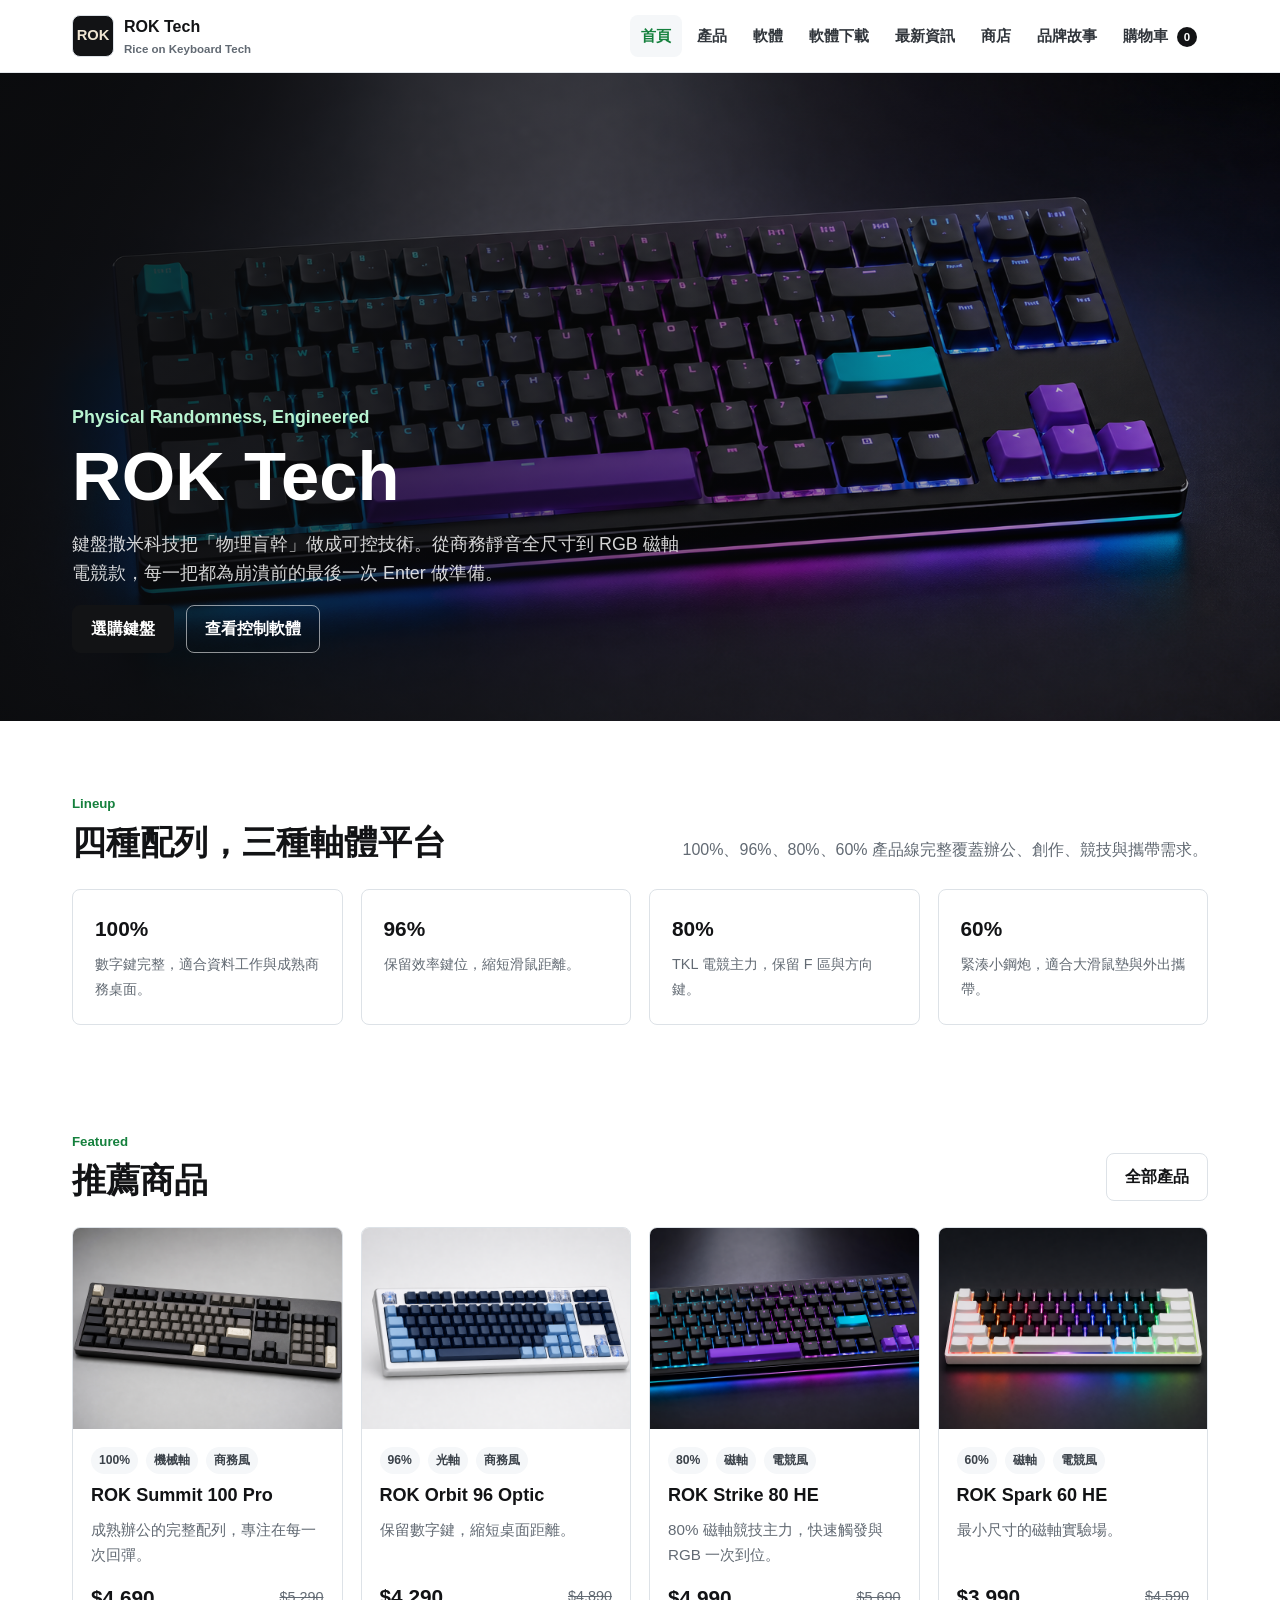
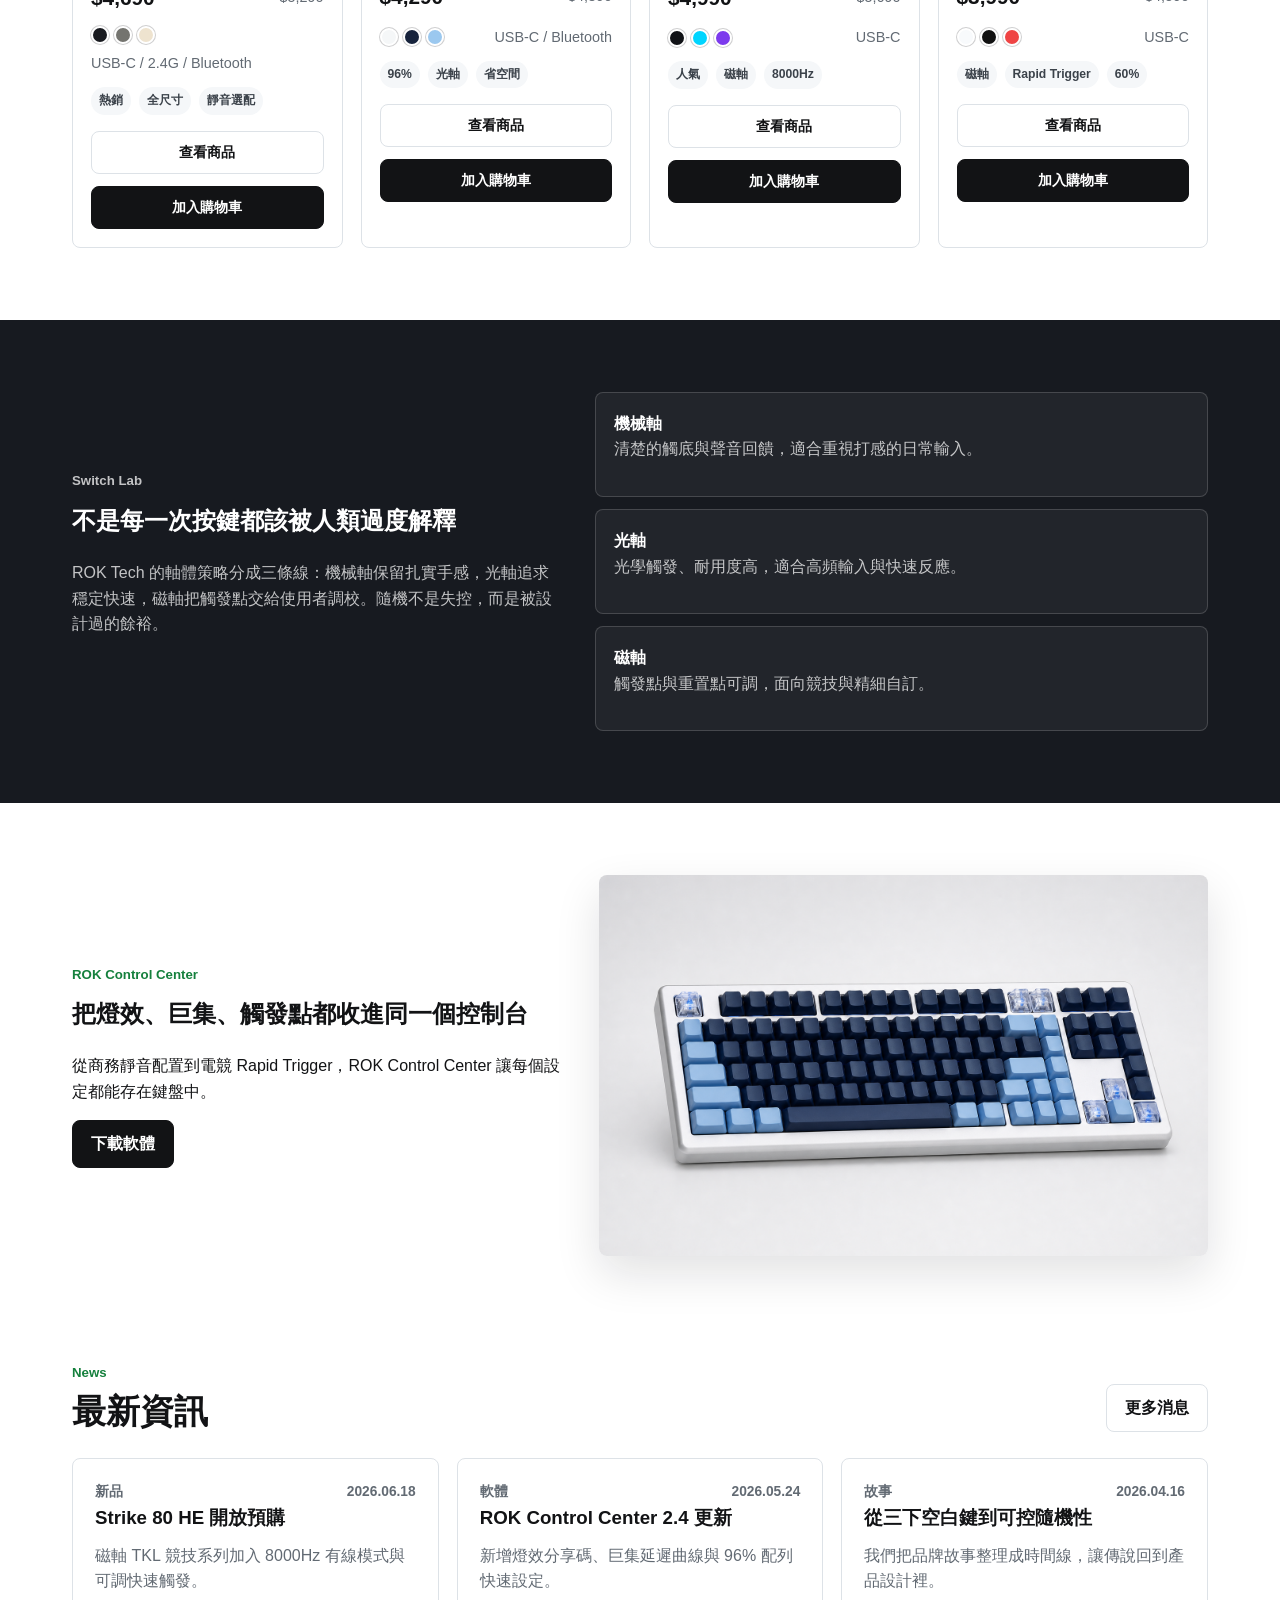
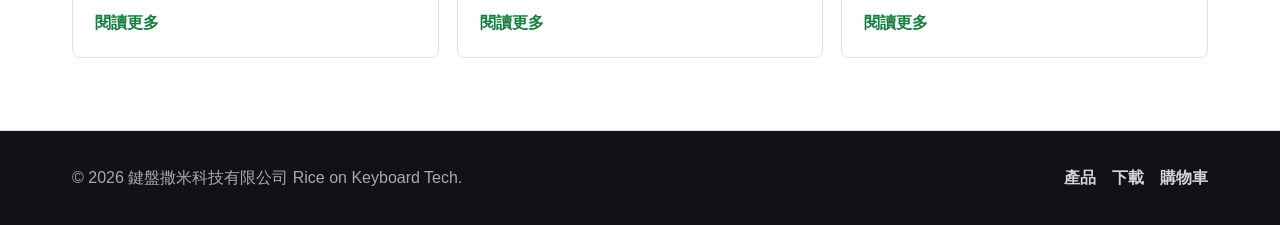
==== index.html @ c29fe8b4 "Add files via upload" ====
<!doctype html>
<html lang="zh-Hant">
  <head>
    <meta charset="utf-8">
    <meta name="viewport" content="width=device-width, initial-scale=1">
    <title>ROK Tech | 鍵盤撒米科技有限公司</title>
    <meta name="description" content="ROK Tech 鍵盤撒米科技有限公司，結合受控隨機性、機械軸、光軸與磁軸的鍵盤品牌。">
    <link rel="icon" href="assets/images/favicon.svg" type="image/svg+xml">
    <link rel="stylesheet" href="assets/css/styles.css">
  </head>
  <body>
    <header class="site-header">
      <div class="header-inner">
        <a class="brand" href="index.html">
          <span class="brand-mark">ROK</span>
          <span>ROK Tech<small>Rice on Keyboard Tech</small></span>
        </a>
        <nav class="nav" aria-label="主選單">
          <a href="index.html">首頁</a>
          <a href="products.html">產品</a>
          <a href="software.html">軟體</a>
          <a href="downloads.html">軟體下載</a>
          <a href="news.html">最新資訊</a>
          <a href="store.html">商店</a>
          <a href="about.html">品牌故事</a>
          <a class="cart-link" href="cart.html">購物車 <span class="cart-count" data-cart-count>0</span></a>
        </nav>
      </div>
    </header>

    <main>
      <section class="hero">
        <div class="hero-content">
          <p class="eyebrow">Physical Randomness, Engineered</p>
          <h1>ROK Tech</h1>
          <p>鍵盤撒米科技把「物理盲幹」做成可控技術。從商務靜音全尺寸到 RGB 磁軸電競款，每一把都為崩潰前的最後一次 Enter 做準備。</p>
          <div class="hero-actions">
            <a class="btn primary" href="products.html">選購鍵盤</a>
            <a class="btn ghost" href="software.html">查看控制軟體</a>
          </div>
        </div>
      </section>

      <section class="section">
        <div class="section-heading">
          <div>
            <p class="eyebrow">Lineup</p>
            <h2>四種配列，三種軸體平台</h2>
          </div>
          <p>100%、96%、80%、60% 產品線完整覆蓋辦公、創作、競技與攜帶需求。</p>
        </div>
        <div class="layout-grid">
          <a class="lineup-card" href="products.html">
            <strong>100%</strong>
            <span>數字鍵完整，適合資料工作與成熟商務桌面。</span>
          </a>
          <a class="lineup-card" href="products.html">
            <strong>96%</strong>
            <span>保留效率鍵位，縮短滑鼠距離。</span>
          </a>
          <a class="lineup-card" href="products.html">
            <strong>80%</strong>
            <span>TKL 電競主力，保留 F 區與方向鍵。</span>
          </a>
          <a class="lineup-card" href="products.html">
            <strong>60%</strong>
            <span>緊湊小鋼炮，適合大滑鼠墊與外出攜帶。</span>
          </a>
        </div>
      </section>

      <section class="section tight">
        <div class="section-heading">
          <div>
            <p class="eyebrow">Featured</p>
            <h2>推薦商品</h2>
          </div>
          <a class="btn ghost" href="products.html">全部產品</a>
        </div>
        <div class="product-grid" data-featured-products></div>
      </section>

      <section class="story-band">
        <div class="section">
          <div>
            <p class="eyebrow">Switch Lab</p>
            <h2>不是每一次按鍵都該被人類過度解釋</h2>
            <p>ROK Tech 的軸體策略分成三條線：機械軸保留扎實手感，光軸追求穩定快速，磁軸把觸發點交給使用者調校。隨機不是失控，而是被設計過的餘裕。</p>
          </div>
          <div class="story-panel">
            <div><strong>機械軸</strong><p>清楚的觸底與聲音回饋，適合重視打感的日常輸入。</p></div>
            <div><strong>光軸</strong><p>光學觸發、耐用度高，適合高頻輸入與快速反應。</p></div>
            <div><strong>磁軸</strong><p>觸發點與重置點可調，面向競技與精細自訂。</p></div>
          </div>
        </div>
      </section>

      <section class="section">
        <div class="software-layout">
          <div>
            <p class="eyebrow">ROK Control Center</p>
            <h2>把燈效、巨集、觸發點都收進同一個控制台</h2>
            <p>從商務靜音配置到電競 Rapid Trigger，ROK Control Center 讓每個設定都能存在鍵盤中。</p>
            <a class="btn primary" href="downloads.html">下載軟體</a>
          </div>
          <img src="assets/images/rok-orbit-96.png" alt="ROK 96% 光軸鍵盤">
        </div>
      </section>

      <section class="section tight">
        <div class="section-heading">
          <div>
            <p class="eyebrow">News</p>
            <h2>最新資訊</h2>
          </div>
          <a class="btn ghost" href="news.html">更多消息</a>
        </div>
        <div class="news-grid" data-news-list></div>
      </section>
    </main>

    <footer class="site-footer">
      <div class="footer-inner">
        <p>© 2026 鍵盤撒米科技有限公司 Rice on Keyboard Tech.</p>
        <div class="footer-links">
          <a href="products.html">產品</a>
          <a href="downloads.html">下載</a>
          <a href="cart.html">購物車</a>
        </div>
      </div>
    </footer>
    <script src="assets/js/data.js"></script>
    <script src="assets/js/app.js"></script>
  </body>
</html>
---- assets/css/styles.css ----
:root {
  --ink: #121315;
  --muted: #626a73;
  --line: #dde2e7;
  --surface: #ffffff;
  --soft: #f5f7f9;
  --dark: #171a20;
  --rice: #efe5d2;
  --green: #15803d;
  --cyan: #0284c7;
  --violet: #7c3aed;
  --amber: #b7791f;
  --rose: #be123c;
  --shadow: 0 18px 45px rgba(18, 19, 21, 0.12);
}

* {
  box-sizing: border-box;
}

html {
  scroll-behavior: smooth;
}

body {
  margin: 0;
  background: var(--surface);
  color: var(--ink);
  font-family: Inter, "Noto Sans TC", "PingFang TC", "Microsoft JhengHei", Arial, sans-serif;
  line-height: 1.6;
  letter-spacing: 0;
}

img {
  display: block;
  max-width: 100%;
}

a {
  color: inherit;
  text-decoration: none;
}

button,
input,
select {
  font: inherit;
}

.site-header {
  position: sticky;
  top: 0;
  z-index: 20;
  border-bottom: 1px solid rgba(221, 226, 231, 0.82);
  background: rgba(255, 255, 255, 0.93);
  backdrop-filter: blur(16px);
}

.header-inner {
  display: flex;
  align-items: center;
  justify-content: space-between;
  gap: 24px;
  max-width: 1180px;
  min-height: 72px;
  margin: 0 auto;
  padding: 0 22px;
}

.brand {
  display: inline-flex;
  align-items: center;
  gap: 10px;
  font-weight: 800;
}

.brand-mark {
  display: grid;
  width: 42px;
  height: 42px;
  place-items: center;
  border: 1px solid var(--line);
  border-radius: 8px;
  background: var(--ink);
  color: var(--rice);
  font-size: 0.92rem;
}

.brand small {
  display: block;
  color: var(--muted);
  font-size: 0.72rem;
  font-weight: 600;
}

.nav {
  display: flex;
  align-items: center;
  flex-wrap: nowrap;
  gap: 4px;
  color: #30353b;
  font-size: 0.94rem;
  font-weight: 650;
  white-space: nowrap;
}

.nav a {
  flex: 0 0 auto;
  min-height: 40px;
  padding: 9px 11px;
  border-radius: 8px;
  white-space: nowrap;
}

.nav a:hover,
.nav a.is-active {
  background: var(--soft);
  color: var(--green);
}

.cart-link {
  position: relative;
}

.cart-count {
  display: inline-grid;
  min-width: 20px;
  height: 20px;
  margin-left: 5px;
  place-items: center;
  border-radius: 999px;
  background: var(--ink);
  color: #fff;
  font-size: 0.72rem;
}

.hero {
  min-height: 72vh;
  display: grid;
  align-items: end;
  background-image:
    linear-gradient(90deg, rgba(10, 11, 13, 0.9), rgba(10, 11, 13, 0.56) 44%, rgba(10, 11, 13, 0.12)),
    url("../images/rok-strike-80.png");
  background-position: center;
  background-size: cover;
  color: #fff;
}

.hero-content {
  max-width: 1180px;
  width: 100%;
  margin: 0 auto;
  padding: 92px 22px 68px;
}

.eyebrow {
  margin: 0 0 10px;
  color: var(--green);
  font-size: 0.83rem;
  font-weight: 800;
}

.hero .eyebrow {
  color: #b8f4d1;
}

h1,
h2,
h3,
p {
  margin-top: 0;
}

.hero h1 {
  max-width: 680px;
  margin-bottom: 18px;
  font-size: 4.3rem;
  line-height: 1.02;
}

.hero p {
  max-width: 620px;
  color: rgba(255, 255, 255, 0.83);
  font-size: 1.12rem;
}

.hero-actions,
.card-actions,
.download-actions {
  display: flex;
  flex-wrap: wrap;
  gap: 12px;
  align-items: center;
}

.btn {
  display: inline-flex;
  min-height: 44px;
  align-items: center;
  justify-content: center;
  gap: 8px;
  padding: 10px 18px;
  border: 1px solid var(--line);
  border-radius: 8px;
  background: #fff;
  color: var(--ink);
  cursor: pointer;
  font-weight: 800;
}

.btn.primary {
  border-color: var(--ink);
  background: var(--ink);
  color: #fff;
}

.btn.danger {
  border-color: var(--rose);
  background: var(--rose);
  color: #fff;
}

.btn.ghost {
  background: transparent;
}

.hero .btn.ghost {
  border-color: rgba(255, 255, 255, 0.55);
  color: #fff;
}

.btn:hover {
  transform: translateY(-1px);
}

.btn.wide {
  width: 100%;
}

.section {
  max-width: 1180px;
  margin: 0 auto;
  padding: 72px 22px;
}

.section.tight {
  padding-top: 34px;
}

.section-heading {
  display: flex;
  align-items: end;
  justify-content: space-between;
  gap: 24px;
  margin-bottom: 26px;
}

.section-heading h2 {
  margin: 0;
  font-size: 2.1rem;
  line-height: 1.14;
}

.section-heading p:not(.eyebrow) {
  max-width: 560px;
  margin-bottom: 0;
  color: var(--muted);
}

.page-hero {
  background: var(--soft);
  border-bottom: 1px solid var(--line);
}

.page-hero-inner {
  max-width: 1180px;
  margin: 0 auto;
  padding: 66px 22px 54px;
}

.page-hero h1 {
  max-width: 720px;
  margin-bottom: 12px;
  font-size: 3.2rem;
  line-height: 1.06;
}

.page-hero p {
  max-width: 720px;
  margin-bottom: 0;
  color: var(--muted);
  font-size: 1.05rem;
}

.layout-grid,
.product-grid,
.switch-grid,
.news-grid,
.download-grid,
.lineup-grid {
  display: grid;
  gap: 18px;
}

.layout-grid {
  grid-template-columns: repeat(4, 1fr);
}

.product-grid {
  grid-template-columns: repeat(4, 1fr);
}

.lineup-card,
.spec-card,
.news-card,
.download-card,
.product-card,
.cart-item,
.checkout-panel {
  border: 1px solid var(--line);
  border-radius: 8px;
  background: #fff;
}

.lineup-card {
  padding: 22px;
}

.lineup-card strong {
  display: block;
  margin-bottom: 6px;
  font-size: 1.3rem;
}

.lineup-card span,
.mini,
.compare {
  color: var(--muted);
  font-size: 0.9rem;
}

.product-card {
  overflow: hidden;
  transition: transform 160ms ease, box-shadow 160ms ease;
}

.product-card:hover {
  transform: translateY(-3px);
  box-shadow: var(--shadow);
}

.product-media {
  display: block;
  aspect-ratio: 4 / 3;
  background: var(--soft);
  overflow: hidden;
}

.product-media img {
  width: 100%;
  height: 100%;
  object-fit: cover;
}

.product-body {
  padding: 18px;
}

.product-body h3 {
  margin: 7px 0 8px;
  font-size: 1.13rem;
}

.product-body p {
  min-height: 48px;
  margin-bottom: 14px;
  color: var(--muted);
  font-size: 0.95rem;
}

.product-meta,
.badges,
.card-row {
  display: flex;
  flex-wrap: wrap;
  align-items: center;
  gap: 8px;
}

.product-meta span,
.pill {
  border-radius: 999px;
  background: var(--soft);
  color: #3b424a;
  font-size: 0.76rem;
  font-weight: 800;
  padding: 4px 8px;
}

.card-row {
  justify-content: space-between;
  margin-bottom: 12px;
}

.card-row strong,
.price-line strong {
  font-size: 1.3rem;
}

.compare,
.price-line span {
  text-decoration: line-through;
}

.swatches {
  display: inline-flex;
  gap: 5px;
}

.swatch {
  width: 18px;
  height: 18px;
  border: 2px solid #fff;
  border-radius: 999px;
  background: var(--swatch);
  box-shadow: 0 0 0 1px rgba(18, 19, 21, 0.2);
}

.card-actions {
  margin-top: 16px;
}

.card-actions .btn {
  flex: 1 1 130px;
  min-height: 42px;
  padding: 9px 12px;
  font-size: 0.9rem;
}

.filters {
  display: grid;
  grid-template-columns: repeat(4, minmax(0, 1fr));
  gap: 14px;
  margin-bottom: 22px;
  padding: 18px;
  border: 1px solid var(--line);
  border-radius: 8px;
  background: var(--soft);
}

label {
  display: grid;
  gap: 7px;
  color: #424950;
  font-size: 0.9rem;
  font-weight: 800;
}

select,
input {
  min-height: 44px;
  width: 100%;
  border: 1px solid #cbd3dc;
  border-radius: 8px;
  background: #fff;
  color: var(--ink);
  padding: 9px 11px;
}

.story-band {
  background: var(--dark);
  color: #fff;
}

.story-band .section {
  display: grid;
  grid-template-columns: 0.88fr 1.12fr;
  gap: 42px;
  align-items: center;
}

.story-band p {
  color: rgba(255, 255, 255, 0.74);
}

.story-panel {
  display: grid;
  gap: 12px;
}

.story-panel div {
  border: 1px solid rgba(255, 255, 255, 0.16);
  border-radius: 8px;
  padding: 18px;
  background: rgba(255, 255, 255, 0.05);
}

.software-band {
  background: #f9fafb;
}

.software-layout {
  display: grid;
  grid-template-columns: 0.9fr 1.1fr;
  gap: 28px;
  align-items: center;
}

.software-layout img {
  width: 100%;
  aspect-ratio: 16 / 10;
  object-fit: cover;
  border-radius: 8px;
  box-shadow: var(--shadow);
}

.feature-list {
  display: grid;
  gap: 10px;
  margin: 20px 0 0;
  padding-left: 18px;
  color: #3b424a;
}

.spec-card,
.news-card,
.download-card {
  padding: 22px;
}

.switch-grid,
.news-grid {
  grid-template-columns: repeat(3, 1fr);
}

.download-grid {
  grid-template-columns: repeat(2, 1fr);
}

.spec-card h3,
.news-card h3,
.download-card h3 {
  margin-bottom: 10px;
}

.spec-card p,
.news-card p,
.download-card p {
  color: var(--muted);
}

.spec-card dl {
  display: grid;
  gap: 8px;
  margin: 0 0 14px;
}

.spec-card dl div,
.spec-table div,
.checkout-panel > div {
  display: flex;
  justify-content: space-between;
  gap: 18px;
  border-bottom: 1px solid var(--line);
  padding: 10px 0;
}

dt,
.spec-table span {
  color: var(--muted);
}

dd {
  margin: 0;
  font-weight: 800;
}

.news-top {
  display: flex;
  justify-content: space-between;
  gap: 12px;
  color: var(--muted);
  font-size: 0.86rem;
  font-weight: 800;
}

.news-card a {
  color: var(--green);
  font-weight: 850;
}

.detail-layout {
  display: grid;
  grid-template-columns: 1.1fr 0.9fr;
  gap: 34px;
  max-width: 1180px;
  margin: 0 auto;
  padding: 56px 22px 24px;
}

.detail-media img {
  width: 100%;
  aspect-ratio: 4 / 3;
  object-fit: cover;
  border: 1px solid var(--line);
  border-radius: 8px;
  background: var(--soft);
}

.detail-thumbs {
  display: grid;
  grid-template-columns: repeat(3, minmax(0, 1fr));
  gap: 10px;
  margin-top: 12px;
}

.detail-thumbs span {
  display: inline-flex;
  min-height: 42px;
  align-items: center;
  justify-content: center;
  gap: 8px;
  border: 1px solid var(--line);
  border-radius: 8px;
  font-weight: 800;
}

.detail-thumbs i {
  width: 18px;
  height: 18px;
  border-radius: 999px;
  background: var(--swatch);
  box-shadow: inset 0 0 0 1px rgba(0, 0, 0, 0.18);
}

.detail-panel {
  align-self: start;
  border: 1px solid var(--line);
  border-radius: 8px;
  padding: 28px;
  background: #fff;
}

.detail-panel h1 {
  margin-bottom: 12px;
  font-size: 2.65rem;
  line-height: 1.06;
}

.lead {
  color: var(--muted);
  font-size: 1.05rem;
}

.price-line {
  display: flex;
  align-items: baseline;
  gap: 12px;
  margin: 20px 0;
}

.choice-grid {
  display: grid;
  grid-template-columns: repeat(2, minmax(0, 1fr));
  gap: 14px;
  margin-bottom: 16px;
}

.choice-grid label:last-child {
  grid-column: span 2;
}

.spec-table {
  display: grid;
  grid-template-columns: repeat(2, minmax(0, 1fr));
  gap: 0 28px;
  border-top: 1px solid var(--line);
}

.cart-layout {
  display: grid;
  grid-template-columns: 1fr 360px;
  gap: 24px;
  max-width: 1180px;
  margin: 0 auto;
  padding: 54px 22px 80px;
}

.cart-list {
  display: grid;
  gap: 14px;
}

.cart-item {
  display: grid;
  grid-template-columns: 148px 1fr auto auto;
  gap: 18px;
  align-items: center;
  padding: 14px;
}

.cart-item img {
  width: 148px;
  aspect-ratio: 4 / 3;
  object-fit: cover;
  border-radius: 8px;
  background: var(--soft);
}

.cart-item h3 {
  margin-bottom: 4px;
}

.cart-item p {
  margin-bottom: 6px;
  color: var(--muted);
}

.quantity {
  display: inline-grid;
  grid-template-columns: 34px 38px 34px;
  align-items: center;
  border: 1px solid var(--line);
  border-radius: 8px;
  overflow: hidden;
}

.quantity button {
  width: 34px;
  height: 34px;
  border: 0;
  background: var(--soft);
  cursor: pointer;
}

.quantity span {
  text-align: center;
  font-weight: 800;
}

.remove {
  min-height: 36px;
  border: 0;
  background: transparent;
  color: var(--rose);
  cursor: pointer;
  font-weight: 800;
}

.checkout-panel {
  align-self: start;
  padding: 22px;
}

.checkout-panel h2 {
  margin-bottom: 14px;
}

.checkout-panel .total {
  border-bottom: 0;
  font-size: 1.12rem;
}

.checkout-panel form {
  display: grid;
  gap: 14px;
  margin-top: 18px;
}

.empty-cart {
  display: grid;
  min-height: 46vh;
  place-items: center;
  align-content: center;
  gap: 14px;
  text-align: center;
}

.empty-cart h1 {
  margin-bottom: 0;
}

.empty-cart.compact {
  min-height: 300px;
  border: 1px solid var(--line);
  border-radius: 8px;
  background: #fff;
  padding: 28px;
}

.success-panel {
  max-width: 960px;
  margin: 0 auto;
  padding: 72px 22px 90px;
}

.success-panel h1 {
  font-size: 3rem;
  line-height: 1.08;
}

.success-panel > p {
  color: var(--muted);
}

.status-pill {
  display: inline-flex;
  min-height: 26px;
  align-items: center;
  justify-content: center;
  border-radius: 999px;
  padding: 3px 10px;
  font-size: 0.78rem;
  font-weight: 850;
}

.status-pill.new {
  background: #e8f5ef;
  color: #116034;
}

.status-pill.working {
  background: #e6f1fb;
  color: #075985;
}

.status-pill.shipping {
  background: #f2eafd;
  color: #6d28d9;
}

.status-pill.done {
  background: #edf7e7;
  color: #3f6212;
}

.status-pill.cancelled {
  background: #fae8ea;
  color: #9f1239;
}

.admin-body {
  background: #eef2f6;
}

.admin-shell {
  min-height: 100vh;
}

.admin-login {
  display: grid;
  width: min(440px, calc(100% - 44px));
  gap: 24px;
  margin: 0 auto;
  padding: 84px 0;
}

.admin-login form {
  display: grid;
  gap: 14px;
  border: 1px solid var(--line);
  border-radius: 8px;
  background: #fff;
  padding: 22px;
  box-shadow: var(--shadow);
}

.form-hint {
  margin-bottom: 0;
  color: var(--muted);
  font-size: 0.88rem;
}

.form-error {
  min-height: 22px;
  margin-bottom: 0;
  color: var(--rose);
  font-weight: 800;
}

.admin-dashboard {
  max-width: 1280px;
  margin: 0 auto;
  padding: 22px;
}

.admin-topbar,
.admin-controls,
.admin-hero,
.order-stats,
.admin-order-layout {
  margin-bottom: 18px;
}

.admin-topbar {
  display: flex;
  align-items: center;
  justify-content: space-between;
  gap: 18px;
  border: 1px solid var(--line);
  border-radius: 8px;
  background: #fff;
  padding: 14px;
}

.admin-actions {
  display: flex;
  flex-wrap: wrap;
  gap: 10px;
}

.admin-hero {
  border-radius: 8px;
  background: var(--dark);
  color: #fff;
  padding: 32px;
}

.admin-hero h1 {
  margin-bottom: 8px;
  font-size: 2.6rem;
  line-height: 1.08;
}

.admin-hero p:not(.eyebrow) {
  max-width: 620px;
  margin-bottom: 0;
  color: rgba(255, 255, 255, 0.72);
}

.order-stats {
  display: grid;
  grid-template-columns: repeat(4, 1fr);
  gap: 14px;
}

.order-stats article {
  border: 1px solid var(--line);
  border-radius: 8px;
  background: #fff;
  padding: 18px;
}

.order-stats span {
  display: block;
  color: var(--muted);
  font-weight: 800;
}

.order-stats strong {
  display: block;
  margin-top: 6px;
  font-size: 1.6rem;
}

.admin-controls {
  display: grid;
  grid-template-columns: 1fr 260px;
  gap: 14px;
  border: 1px solid var(--line);
  border-radius: 8px;
  background: #fff;
  padding: 16px;
}

.admin-order-layout {
  display: grid;
  grid-template-columns: minmax(320px, 0.72fr) minmax(0, 1.28fr);
  gap: 18px;
  align-items: start;
}

.admin-order-list {
  display: grid;
  gap: 12px;
}

.order-card {
  border: 1px solid var(--line);
  border-radius: 8px;
  background: #fff;
  overflow: hidden;
}

.order-card.is-active {
  border-color: var(--green);
  box-shadow: 0 0 0 2px rgba(21, 128, 61, 0.12);
}

.order-card button {
  display: grid;
  width: 100%;
  grid-template-columns: 1fr auto;
  gap: 5px 12px;
  border: 0;
  background: transparent;
  padding: 16px;
  text-align: left;
  cursor: pointer;
}

.order-id {
  color: var(--green);
  font-weight: 850;
}

.order-card strong,
.order-card small,
.order-card p,
.order-card b {
  grid-column: span 2;
}

.order-card small,
.order-card p {
  color: var(--muted);
}

.order-card p {
  margin-bottom: 0;
}

.order-detail-panel,
.order-detail-empty {
  border: 1px solid var(--line);
  border-radius: 8px;
  background: #fff;
  padding: 22px;
}

.order-detail-head {
  display: grid;
  grid-template-columns: 1fr 220px;
  gap: 18px;
  align-items: start;
  border-bottom: 1px solid var(--line);
  padding-bottom: 18px;
  margin-bottom: 18px;
}

.order-detail-head h2 {
  margin-bottom: 6px;
  font-size: 1.8rem;
}

.customer-grid {
  display: grid;
  grid-template-columns: repeat(2, 1fr);
  gap: 12px;
  margin: 18px 0;
}

.customer-grid div {
  border: 1px solid var(--line);
  border-radius: 8px;
  background: var(--soft);
  padding: 14px;
}

.customer-grid span {
  display: block;
  color: var(--muted);
  font-size: 0.84rem;
  font-weight: 800;
}

.customer-grid strong {
  display: block;
  margin-top: 5px;
  overflow-wrap: anywhere;
}

.order-items {
  display: grid;
  gap: 12px;
  margin: 18px 0;
}

.order-items article {
  display: grid;
  grid-template-columns: 104px 1fr auto;
  gap: 14px;
  align-items: center;
  border: 1px solid var(--line);
  border-radius: 8px;
  padding: 12px;
}

.order-items img {
  width: 104px;
  aspect-ratio: 4 / 3;
  object-fit: cover;
  border-radius: 8px;
}

.order-items h3 {
  margin-bottom: 4px;
}

.order-items p,
.order-items span {
  color: var(--muted);
}

.order-total-box {
  border-top: 1px solid var(--line);
  padding-top: 12px;
}

.order-total-box div {
  display: flex;
  justify-content: space-between;
  gap: 18px;
  padding: 8px 0;
}

.order-total-box .total {
  font-size: 1.18rem;
}

.timeline {
  display: grid;
  gap: 18px;
  border-left: 2px solid var(--line);
  padding-left: 22px;
}

.timeline article {
  position: relative;
}

.timeline article::before {
  content: "";
  position: absolute;
  left: -30px;
  top: 7px;
  width: 14px;
  height: 14px;
  border: 3px solid #fff;
  border-radius: 999px;
  background: var(--green);
  box-shadow: 0 0 0 1px var(--green);
}

.support-strip {
  display: grid;
  grid-template-columns: repeat(3, 1fr);
  gap: 18px;
}

.support-strip div {
  border-top: 3px solid var(--green);
  padding-top: 16px;
}

.site-footer {
  border-top: 1px solid var(--line);
  background: #101216;
  color: #fff;
}

.footer-inner {
  display: grid;
  grid-template-columns: 1fr auto;
  gap: 24px;
  max-width: 1180px;
  margin: 0 auto;
  padding: 34px 22px;
}

.footer-inner p {
  margin-bottom: 0;
  color: rgba(255, 255, 255, 0.64);
}

.footer-links {
  display: flex;
  flex-wrap: wrap;
  gap: 16px;
  color: rgba(255, 255, 255, 0.82);
  font-weight: 750;
}

.toast {
  position: fixed;
  right: 20px;
  bottom: 20px;
  z-index: 50;
  max-width: 320px;
  border-radius: 8px;
  background: var(--ink);
  color: #fff;
  padding: 14px 16px;
  box-shadow: var(--shadow);
  opacity: 0;
  transform: translateY(12px);
  transition: opacity 150ms ease, transform 150ms ease;
  pointer-events: none;
}

.toast.is-visible {
  opacity: 1;
  transform: translateY(0);
}

@media (max-width: 1020px) {
  .header-inner {
    align-items: flex-start;
    flex-direction: column;
    padding: 14px 22px;
  }

  .nav {
    width: 100%;
    overflow-x: auto;
    padding-bottom: 4px;
  }

  .product-grid,
  .layout-grid {
    grid-template-columns: repeat(2, 1fr);
  }

  .detail-layout,
  .cart-layout,
  .software-layout,
  .story-band .section,
  .admin-order-layout {
    grid-template-columns: 1fr;
  }

  .order-stats,
  .admin-controls {
    grid-template-columns: repeat(2, 1fr);
  }

  .cart-item {
    grid-template-columns: 120px 1fr;
  }

  .cart-item .quantity,
  .cart-item .remove {
    justify-self: start;
  }
}

@media (max-width: 720px) {
  .hero h1 {
    font-size: 2.65rem;
  }

  .hero {
    min-height: 68vh;
    background-position: 58% center;
  }

  .page-hero h1,
  .detail-panel h1 {
    font-size: 2.25rem;
  }

  .section-heading {
    align-items: start;
    flex-direction: column;
  }

  .product-grid,
  .layout-grid,
  .switch-grid,
  .news-grid,
  .download-grid,
  .filters,
  .spec-table,
  .support-strip,
  .detail-thumbs,
  .order-stats,
  .admin-controls,
  .order-detail-head,
  .customer-grid {
    grid-template-columns: 1fr;
  }

  .choice-grid {
    grid-template-columns: 1fr;
  }

  .choice-grid label:last-child {
    grid-column: auto;
  }

  .cart-item {
    grid-template-columns: 1fr;
  }

  .cart-item img {
    width: 100%;
  }

  .admin-dashboard {
    padding: 14px;
  }

  .admin-topbar {
    align-items: flex-start;
    flex-direction: column;
  }

  .order-items article {
    grid-template-columns: 1fr;
  }

  .order-items img {
    width: 100%;
  }

  .footer-inner {
    grid-template-columns: 1fr;
  }
}
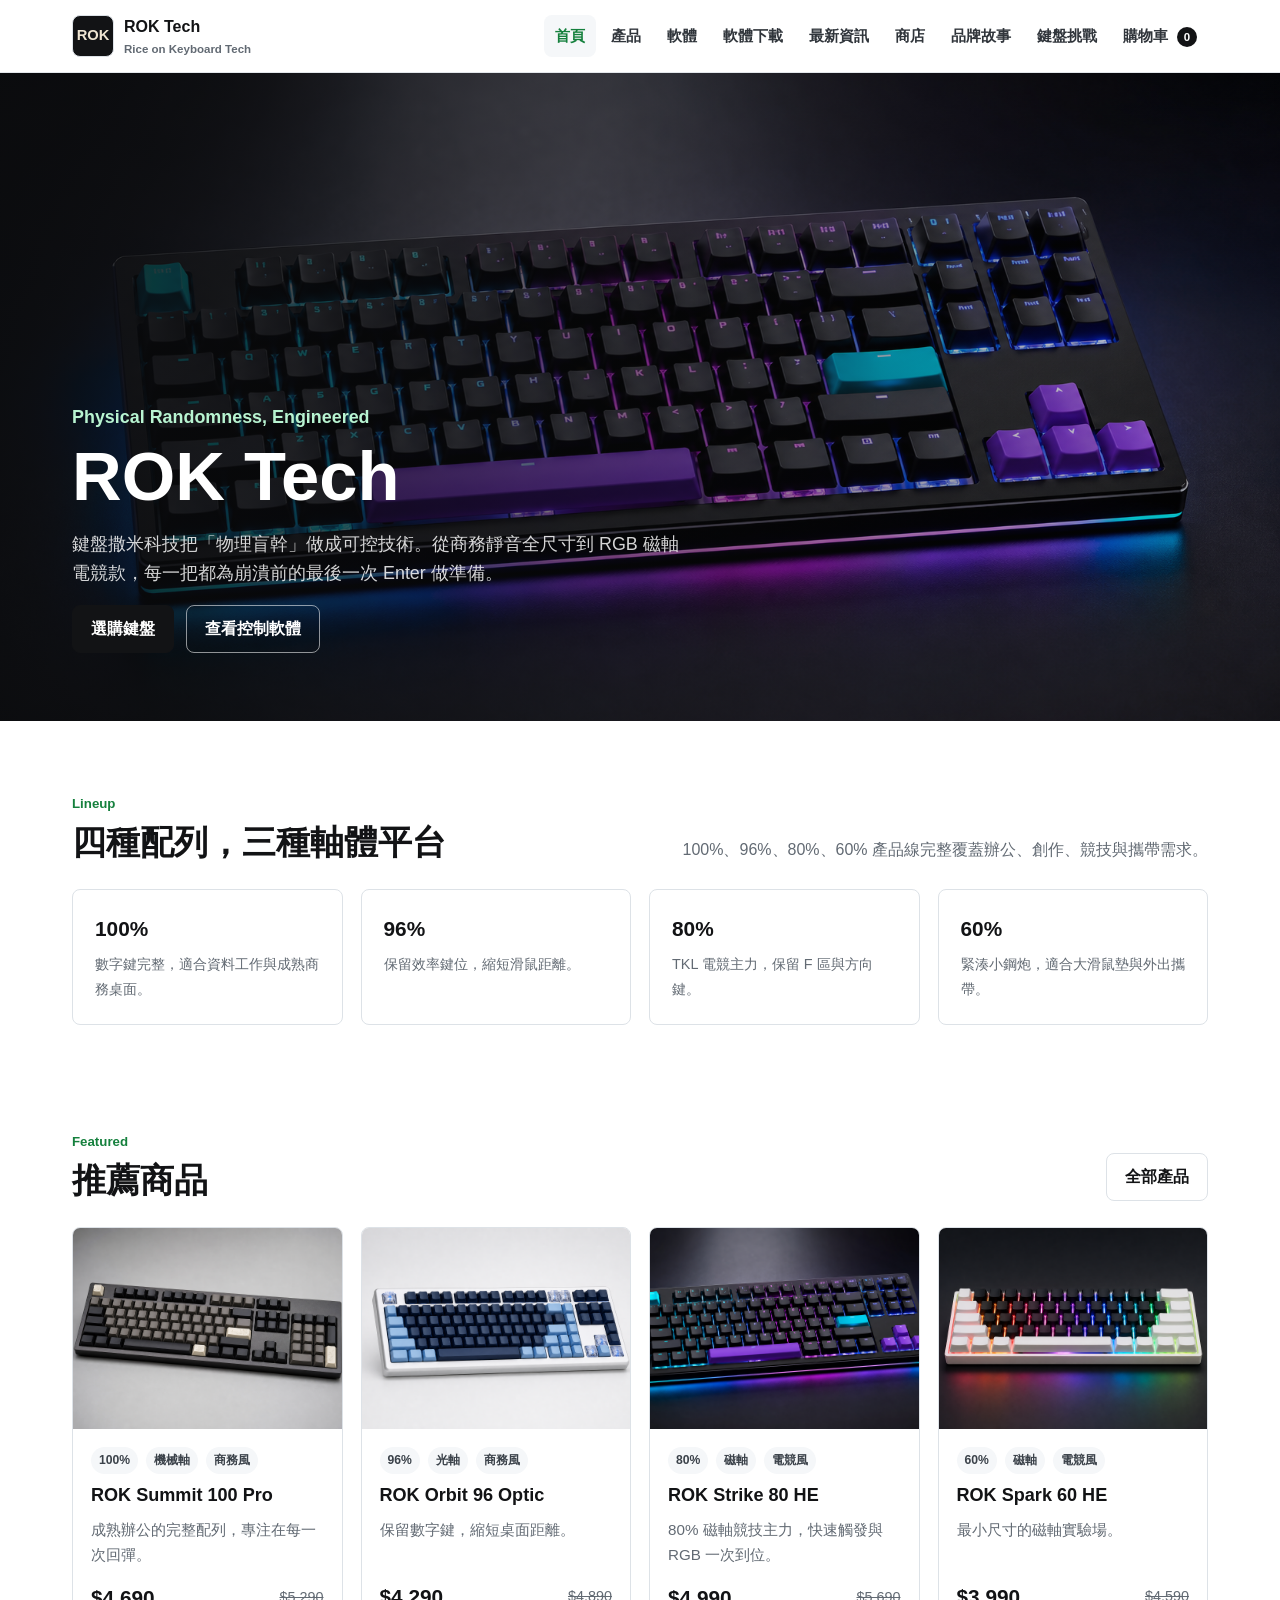
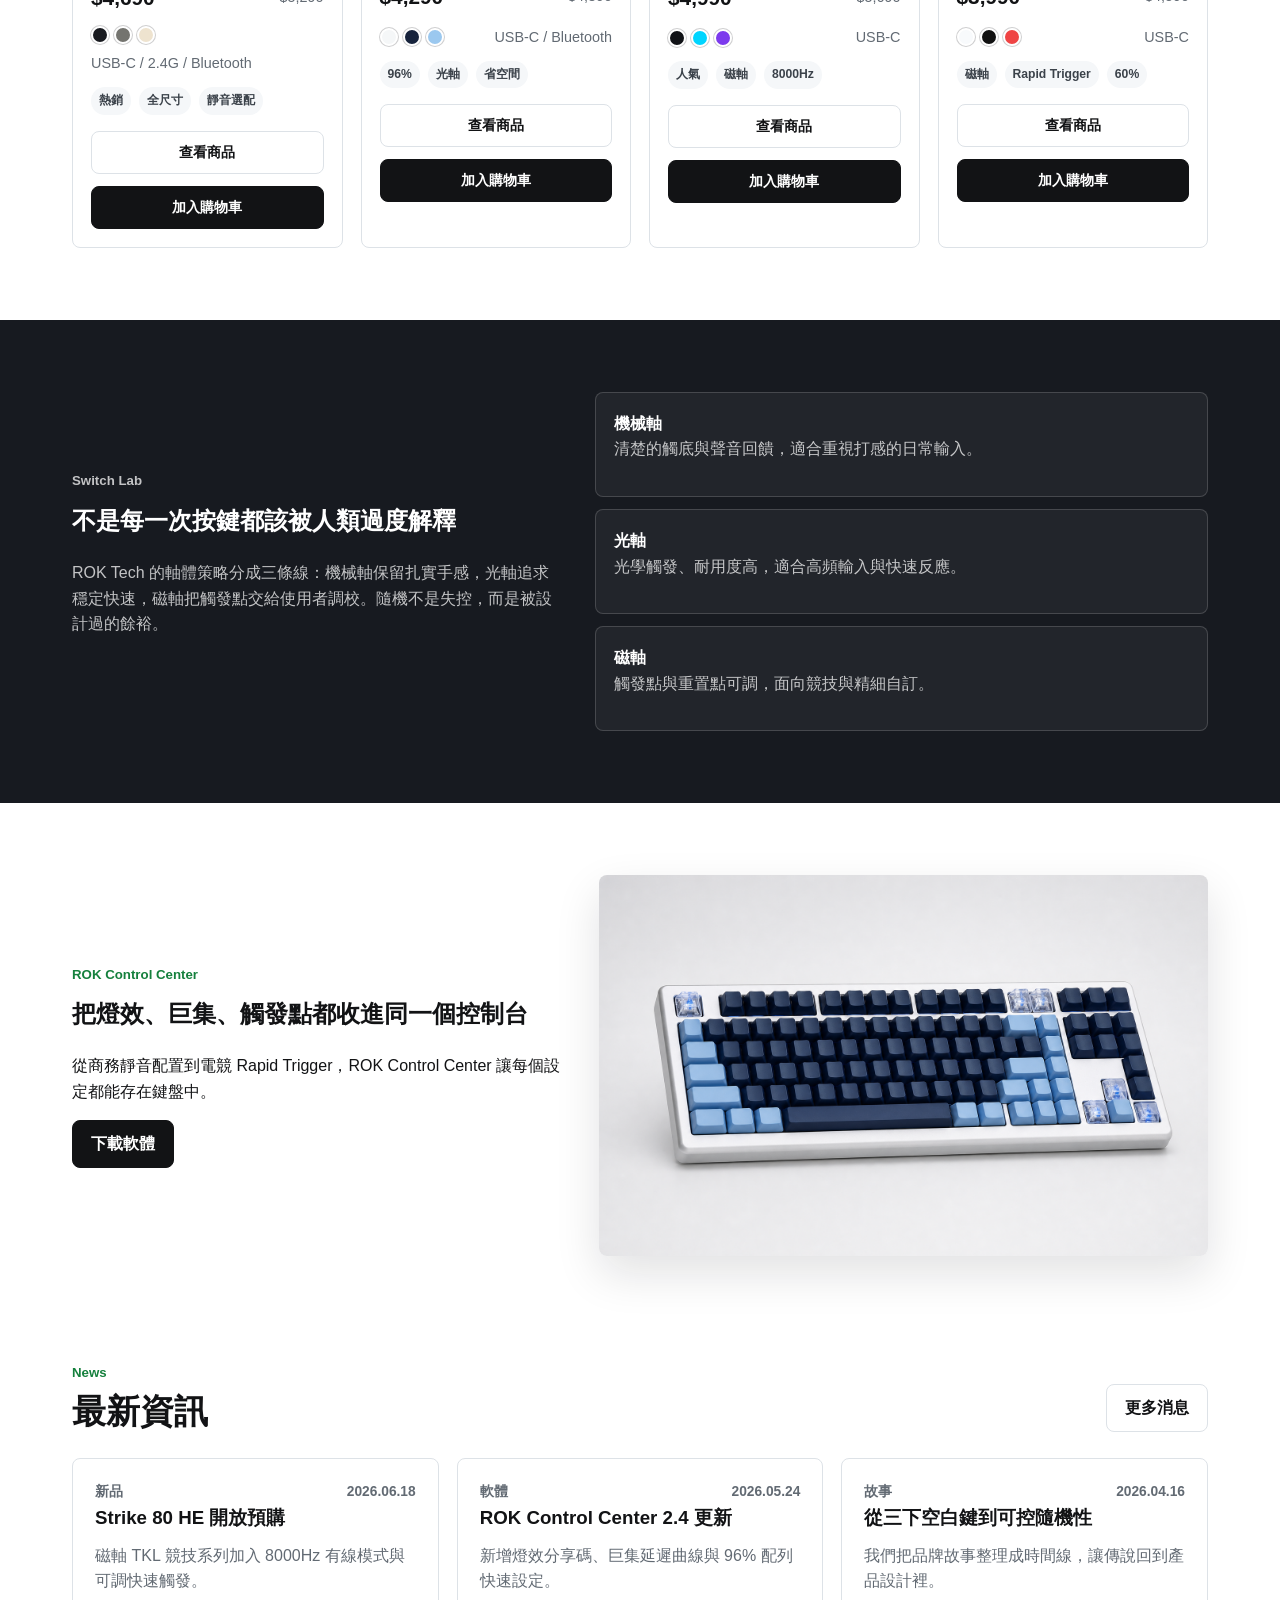
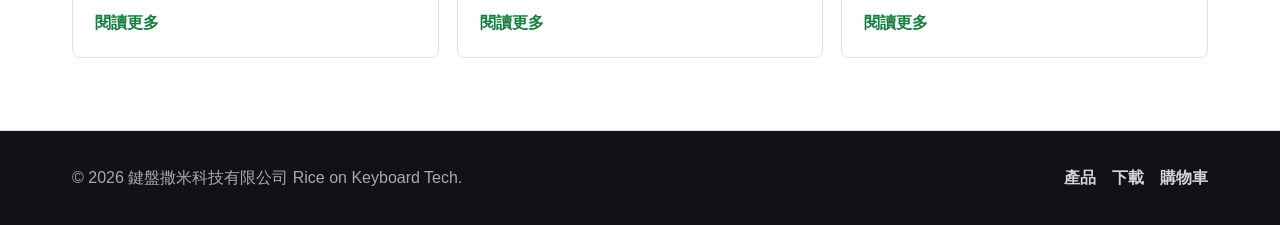
==== commit ced32538: "Add files via upload" ====
--- a/index.html
+++ b/index.html
@@ -23,7 +23,7 @@
           <a href="news.html">最新資訊</a>
           <a href="store.html">商店</a>
           <a href="about.html">品牌故事</a>
-          <a class="cart-link" href="cart.html">購物車 <span class="cart-count" data-cart-count>0</span></a>
+          <a href="game.html">鍵盤挑戰</a><a class="cart-link" href="cart.html">購物車 <span class="cart-count" data-cart-count>0</span></a>
         </nav>
       </div>
     </header>
--- a/assets/css/styles.css
+++ b/assets/css/styles.css
@@ -237,6 +237,45 @@
   width: 100%;
 }
 
+/* 後台「重新整理訂單」按鈕：用品牌青色，明顯但與既有按鈕風格一致。 */
+.btn.accent {
+  border-color: var(--cyan);
+  background: var(--cyan);
+  color: #fff;
+}
+
+/* 後台「匯出 Excel」按鈕：用品牌綠（試算表色），與其他按鈕並排。 */
+.btn.excel {
+  border-color: var(--green);
+  background: var(--green);
+  color: #fff;
+}
+
+.btn .refresh-icon,
+.btn .excel-icon {
+  flex: none;
+}
+
+/* 點擊時讓圖示轉一圈，給使用者「已重新讀取」的視覺回饋。 */
+.btn.is-refreshing .refresh-icon {
+  animation: rok-spin 0.6s linear;
+}
+
+@keyframes rok-spin {
+  from { transform: rotate(0deg); }
+  to { transform: rotate(360deg); }
+}
+
+/* 後台右上角「上次同步 HH:MM:SS」小字提示。 */
+.admin-actions .sync-time {
+  align-self: center;
+  margin-right: 4px;
+  color: var(--muted);
+  font-size: 0.82rem;
+  font-weight: 600;
+  white-space: nowrap;
+}
+
 .section {
   max-width: 1180px;
   margin: 0 auto;
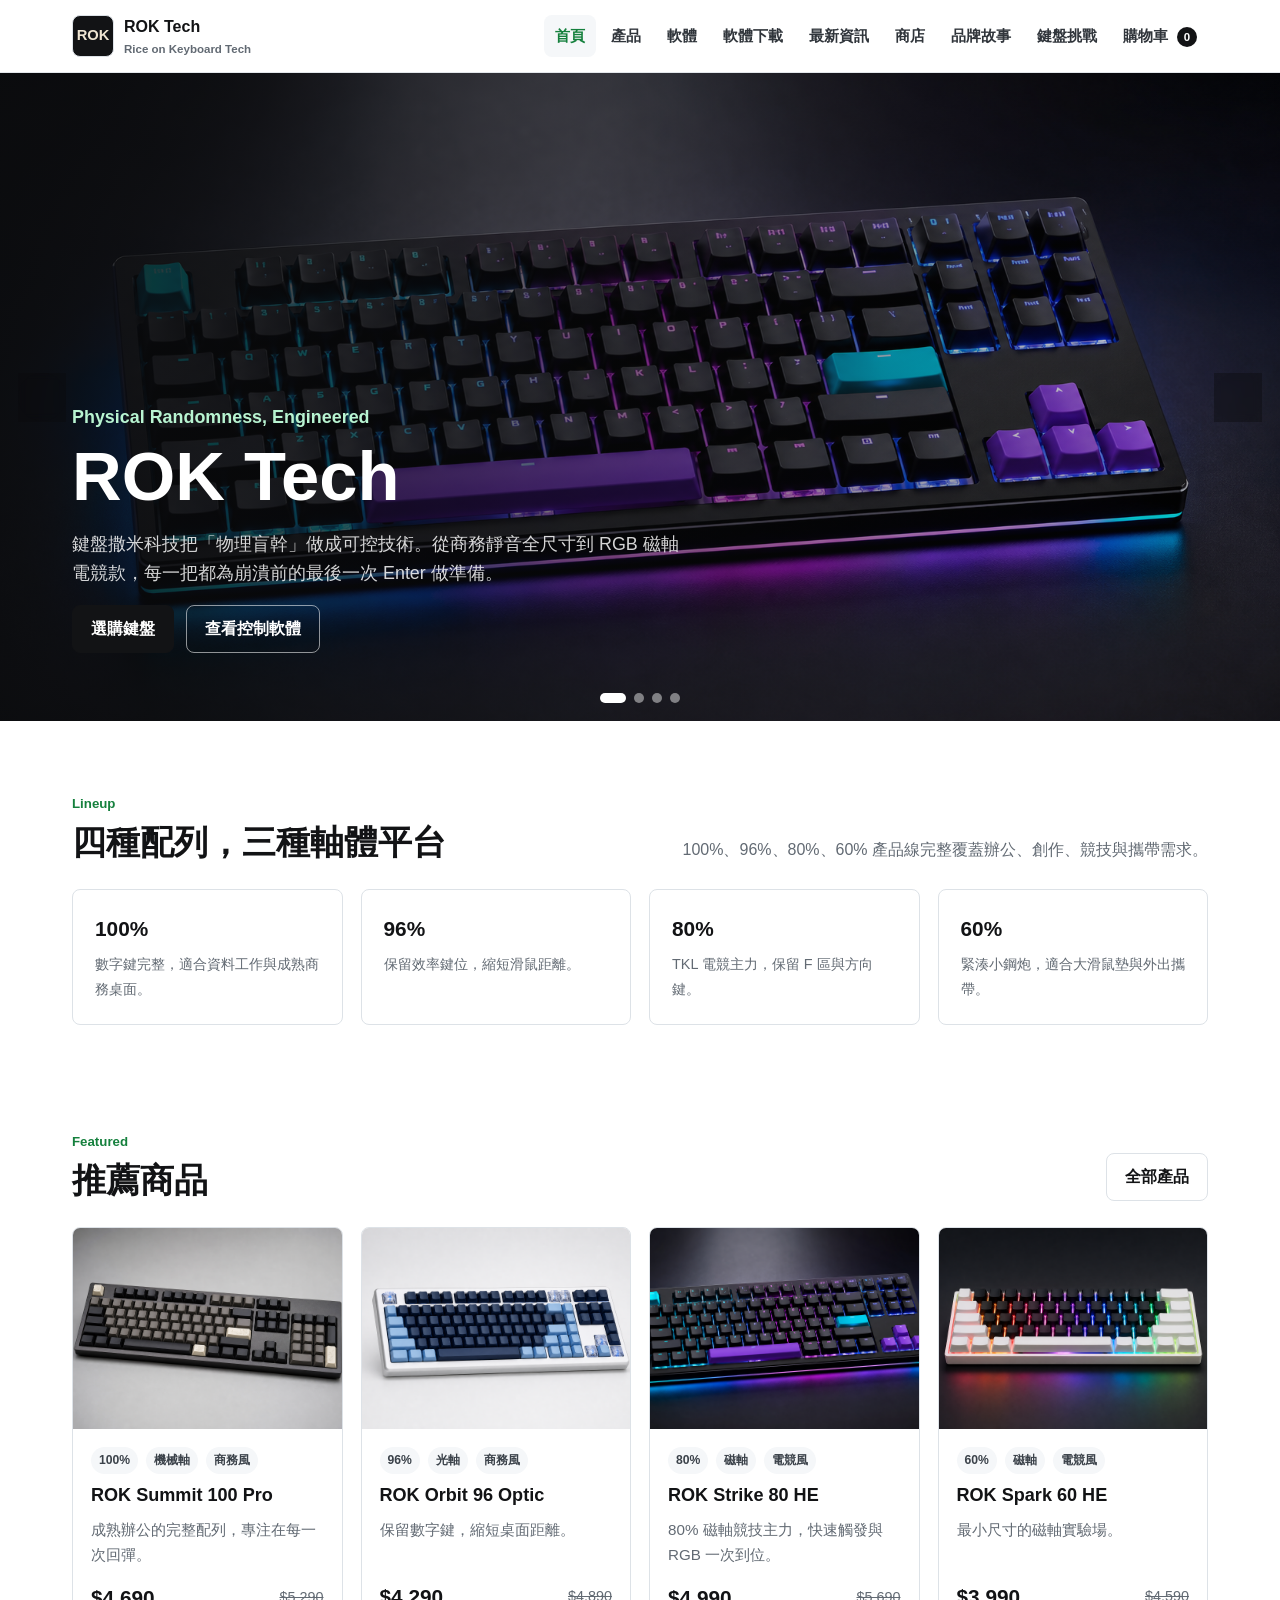
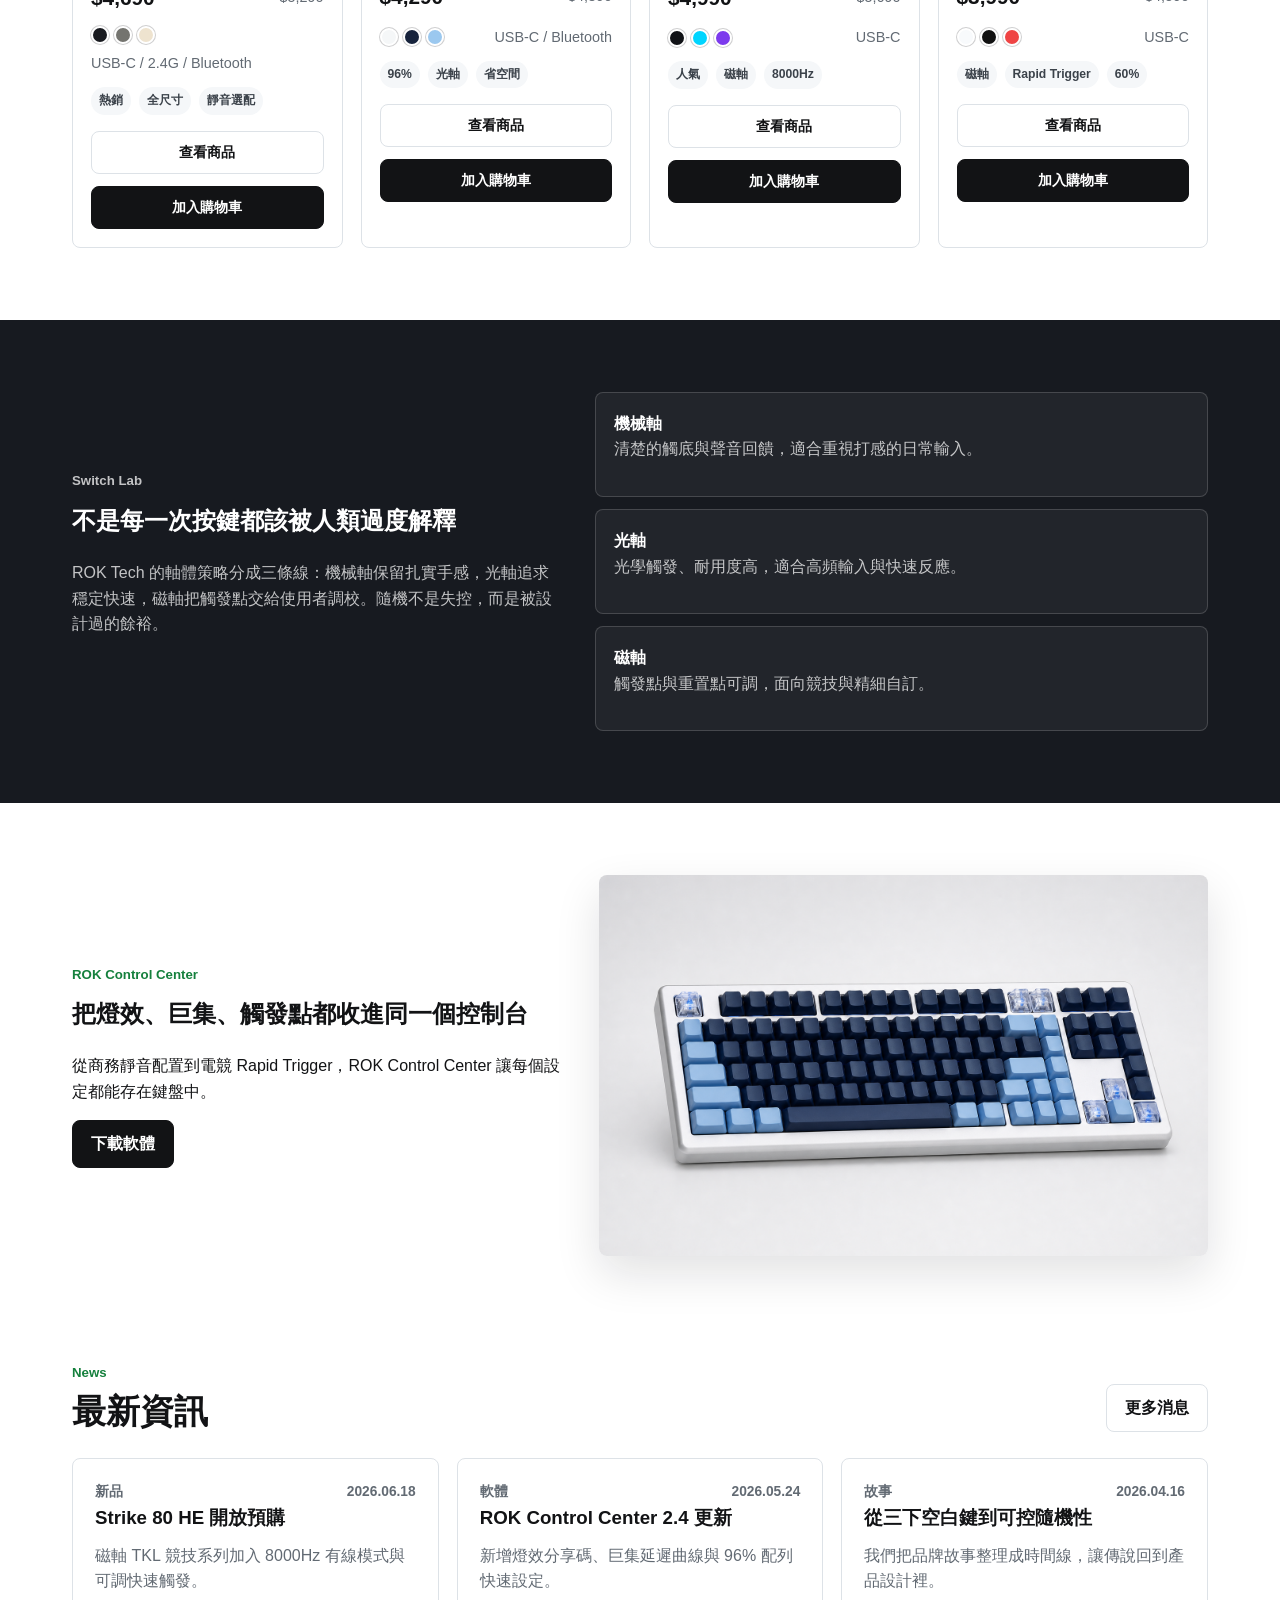
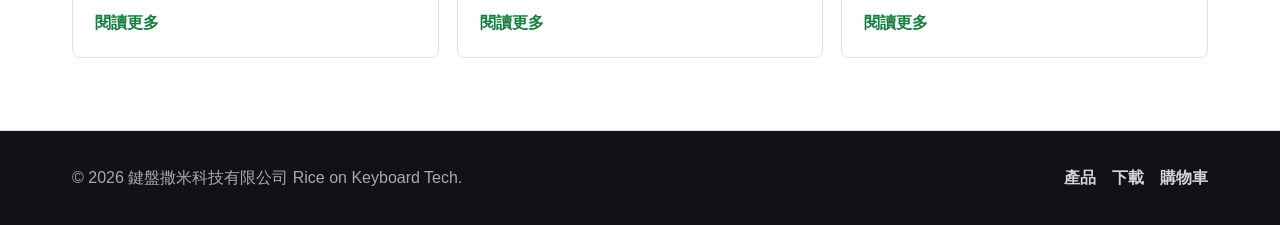
==== commit 5a97beea: "Add files via upload" ====
--- a/index.html
+++ b/index.html
@@ -29,7 +29,16 @@
     </header>
 
     <main>
-      <section class="hero">
+      <section class="hero" data-hero-carousel>
+        <div class="hero-slides">
+          <div class="hero-slide is-active"><img src="assets/images/rok-strike-80.png" alt="ROK 鍵盤" loading="eager"></div>
+          <div class="hero-slide"><video src="assets/videos/hero-1.mp4" muted loop playsinline preload="metadata"></video></div>
+          <div class="hero-slide"><video src="assets/videos/hero-2.mp4" muted loop playsinline preload="metadata"></video></div>
+          <div class="hero-slide"><video src="assets/videos/hero-3.mp4" muted loop playsinline preload="metadata"></video></div>
+        </div>
+        <button class="hero-nav prev" type="button" data-hero-prev aria-label="上一個廣告">&#8249;</button>
+        <button class="hero-nav next" type="button" data-hero-next aria-label="下一個廣告">&#8250;</button>
+        <div class="hero-dots" data-hero-dots></div>
         <div class="hero-content">
           <p class="eyebrow">Physical Randomness, Engineered</p>
           <h1>ROK Tech</h1>
--- a/assets/css/styles.css
+++ b/assets/css/styles.css
@@ -18,6 +18,12 @@
   box-sizing: border-box;
 }
 
+/* hidden 屬性一律隱藏：避免元件自身的 display 規則（例如 .admin-login{display:grid}）
+   蓋掉 hidden，導致登入後登入框仍顯示、或分頁／視窗無法正確隱藏。 */
+[hidden] {
+  display: none !important;
+}
+
 html {
   scroll-behavior: smooth;
 }
@@ -135,18 +141,55 @@
 }
 
 .hero {
+  position: relative;
   min-height: 72vh;
   display: grid;
   align-items: end;
-  background-image:
-    linear-gradient(90deg, rgba(10, 11, 13, 0.9), rgba(10, 11, 13, 0.56) 44%, rgba(10, 11, 13, 0.12)),
-    url("../images/rok-strike-80.png");
-  background-position: center;
-  background-size: cover;
+  overflow: hidden;
+  background: #0a0b0d;
   color: #fff;
 }
 
+/* Hero 輪播：原圖 + 三部影片，共 4 張 */
+.hero-slides { position: absolute; inset: 0; z-index: 0; }
+.hero-slide { position: absolute; inset: 0; opacity: 0; transition: opacity 0.8s ease; }
+.hero-slide.is-active { opacity: 1; }
+.hero-slide img, .hero-slide video { width: 100%; height: 100%; object-fit: cover; display: block; }
+
+/* 文字可讀性遮罩（蓋在輪播上、文字下） */
+.hero::after {
+  content: "";
+  position: absolute; inset: 0; z-index: 1; pointer-events: none;
+  background: linear-gradient(90deg, rgba(10, 11, 13, 0.9), rgba(10, 11, 13, 0.56) 44%, rgba(10, 11, 13, 0.12));
+}
+
+/* 左右方向鍵 */
+.hero-nav {
+  position: absolute; top: 50%; transform: translateY(-50%); z-index: 3;
+  width: 48px; height: 48px; border-radius: 50%;
+  border: 1px solid rgba(255, 255, 255, 0.4); background: rgba(10, 11, 13, 0.4);
+  color: #fff; font-size: 1.8rem; line-height: 1; cursor: pointer;
+  display: flex; align-items: center; justify-content: center;
+  -webkit-backdrop-filter: blur(4px); backdrop-filter: blur(4px);
+}
+.hero-nav:hover { background: rgba(10, 11, 13, 0.7); }
+.hero-nav.prev { left: 18px; }
+.hero-nav.next { right: 18px; }
+
+/* 圓點指示 */
+.hero-dots {
+  position: absolute; bottom: 18px; left: 50%; transform: translateX(-50%); z-index: 3;
+  display: flex; gap: 8px;
+}
+.hero-dot {
+  width: 10px; height: 10px; border-radius: 999px; padding: 0;
+  border: 0; background: rgba(255, 255, 255, 0.45); cursor: pointer; transition: width 0.3s, background 0.3s;
+}
+.hero-dot.is-active { width: 26px; background: #fff; }
+
 .hero-content {
+  position: relative;
+  z-index: 2;
   max-width: 1180px;
   width: 100%;
   margin: 0 auto;
@@ -1356,3 +1399,181 @@
     grid-template-columns: 1fr;
   }
 }
+
+/* ===================== ROK 後台管理系統 system.html ===================== */
+.system-shell { max-width: 1280px; margin: 0 auto; padding: 22px; }
+
+/* 深色頂部標題列（企業後台、科技感） */
+.sys-appbar {
+  display: flex; align-items: center; justify-content: space-between; gap: 16px;
+  background: var(--dark); color: #fff;
+  border-radius: 12px; padding: 16px 20px;
+  box-shadow: var(--shadow);
+}
+.sys-appbar .brand { color: #fff; }
+.sys-appbar .brand-mark { background: var(--cyan); color: #fff; }
+/* 深色頂列上的按鈕要改成淺色文字／邊框，避免深色文字在黑底上看不見 */
+.sys-appbar .btn.ghost { color: #fff; border-color: rgba(255, 255, 255, 0.4); background: transparent; }
+.sys-appbar .btn.ghost:hover { background: rgba(255, 255, 255, 0.12); }
+.sys-appbar .btn.primary { border-color: rgba(255, 255, 255, 0.22); }
+.sys-title { display: flex; flex-direction: column; line-height: 1.12; }
+.sys-title strong { font-size: 1.2rem; letter-spacing: 0.02em; }
+.sys-title span { font-size: 0.76rem; color: rgba(255, 255, 255, 0.6); }
+
+/* 分頁切換 */
+.sys-tabs {
+  display: flex; flex-wrap: wrap; gap: 6px;
+  margin: 16px 0;
+  background: #11141a; border: 1px solid rgba(255, 255, 255, 0.08);
+  border-radius: 10px; padding: 6px;
+}
+.sys-tab {
+  flex: 1 1 auto; min-width: 140px;
+  border: 0; cursor: pointer;
+  background: transparent; color: rgba(255, 255, 255, 0.72);
+  font-weight: 800; font-size: 0.98rem;
+  padding: 12px 16px; border-radius: 8px;
+}
+.sys-tab:hover { color: #fff; background: rgba(255, 255, 255, 0.06); }
+.sys-tab.is-active { background: var(--cyan); color: #fff; }
+
+.sys-panel[hidden] { display: none; }
+
+/* 摘要卡（沿用 order-stats 視覺，但卡數可變） */
+.sys-summary { display: grid; grid-template-columns: repeat(auto-fit, minmax(150px, 1fr)); gap: 14px; margin-bottom: 16px; }
+.sys-summary article { border: 1px solid var(--line); border-radius: 8px; background: #fff; padding: 18px; }
+.sys-summary span { display: block; color: var(--muted); font-weight: 800; }
+.sys-summary strong { display: block; margin-top: 6px; font-size: 1.6rem; }
+.sys-summary strong.alert { color: var(--rose); }
+
+/* 面板工具列 */
+.sys-toolbar {
+  display: flex; flex-wrap: wrap; align-items: flex-end; gap: 10px;
+  border: 1px solid var(--line); border-radius: 8px;
+  background: #fff; padding: 14px; margin-bottom: 16px;
+}
+.sys-toolbar .grow { flex: 1 1 180px; }
+.sys-toolbar label { display: grid; gap: 4px; font-size: 0.82rem; font-weight: 800; color: var(--muted); }
+.sys-toolbar input[type="search"], .sys-toolbar select {
+  min-height: 42px; border: 1px solid var(--line); border-radius: 8px; padding: 8px 12px; background: #fff; font: inherit; width: 100%;
+}
+.sys-toolbar .spacer { flex: 1 1 auto; }
+.sys-sync-time { color: var(--muted); font-size: 0.82rem; font-weight: 700; align-self: center; }
+
+/* 資料表 */
+.sys-table-wrap { border: 1px solid var(--line); border-radius: 8px; background: #fff; overflow: auto; }
+.sys-table { width: 100%; border-collapse: collapse; min-width: 760px; font-size: 0.92rem; }
+.sys-table thead th {
+  position: sticky; top: 0;
+  background: var(--dark); color: #fff;
+  text-align: left; font-weight: 800; white-space: nowrap;
+  padding: 12px 14px;
+}
+.sys-table tbody td { padding: 11px 14px; border-top: 1px solid var(--line); vertical-align: middle; }
+.sys-table tbody tr:hover { background: var(--soft); }
+.sys-num { text-align: right; font-variant-numeric: tabular-nums; white-space: nowrap; }
+
+/* 員工資料不完整：整列紅色醒目 */
+.sys-table tbody tr.is-incomplete { background: #fdecee; }
+.sys-table tbody tr.is-incomplete:hover { background: #fbe0e4; }
+.sys-table tbody tr.is-incomplete td:first-child { box-shadow: inset 4px 0 0 var(--rose); }
+
+/* 狀態標籤 */
+.tag { display: inline-flex; align-items: center; gap: 5px; min-height: 24px; padding: 3px 10px; border-radius: 999px; font-size: 0.76rem; font-weight: 800; white-space: nowrap; }
+.tag.ok { background: #e8f5ef; color: #116034; }
+.tag.warn { background: #fef3e2; color: #92560b; }
+.tag.danger { background: #fae8ea; color: #9f1239; }
+.tag.muted { background: var(--soft); color: #3b424a; }
+.tag.founder { background: #efe9fd; color: #5b21b6; }
+
+.sys-empty { padding: 40px 18px; text-align: center; color: var(--muted); }
+.btn.tiny { min-height: 34px; padding: 6px 12px; font-size: 0.82rem; }
+
+/* Modal 懸浮視窗 */
+.sys-modal { position: fixed; inset: 0; z-index: 60; display: grid; place-items: center; padding: 20px; }
+.sys-modal[hidden] { display: none; }
+.sys-modal-overlay { position: absolute; inset: 0; background: rgba(10, 12, 16, 0.6); -webkit-backdrop-filter: blur(2px); backdrop-filter: blur(2px); }
+.sys-modal-card {
+  position: relative; z-index: 1;
+  width: min(540px, 100%); max-height: 88vh; overflow: auto;
+  background: #fff; border-radius: 14px; box-shadow: var(--shadow); padding: 22px;
+}
+.sys-modal-head { display: flex; align-items: flex-start; justify-content: space-between; gap: 12px; margin-bottom: 14px; }
+.sys-modal-head h3 { font-size: 1.3rem; }
+.sys-modal-head p { color: var(--muted); font-size: 0.86rem; margin-top: 4px; }
+.sys-modal-close { border: 0; background: var(--soft); width: 36px; height: 36px; border-radius: 8px; font-size: 1.2rem; cursor: pointer; line-height: 1; flex: none; }
+.sys-form { display: grid; gap: 12px; }
+.sys-form.two { grid-template-columns: 1fr 1fr; }
+.sys-field { display: grid; gap: 5px; }
+.sys-field.full, .sys-form .full { grid-column: 1 / -1; }
+.sys-field label { font-size: 0.82rem; font-weight: 800; color: var(--muted); }
+.sys-field input, .sys-field select {
+  min-height: 44px; border: 1px solid var(--line); border-radius: 8px; padding: 8px 12px; background: #fff; font: inherit; width: 100%;
+}
+.sys-modal-actions { display: flex; flex-wrap: wrap; justify-content: flex-end; gap: 10px; margin-top: 8px; }
+.sys-hint { font-size: 0.8rem; color: var(--muted); }
+
+/* Toast 樣式提示（取代瀏覽器原生 alert） */
+.sys-toast-wrap { position: fixed; left: 50%; bottom: 28px; transform: translateX(-50%); z-index: 80; display: grid; gap: 8px; width: min(460px, calc(100% - 32px)); }
+.sys-toast {
+  background: var(--dark); color: #fff; border-radius: 10px; padding: 13px 16px;
+  box-shadow: var(--shadow); font-weight: 700; display: flex; align-items: center; gap: 10px;
+  animation: sys-toast-in 0.2s ease;
+}
+.sys-toast.warn { background: #9f1239; }
+.sys-toast.ok { background: #15803d; }
+@keyframes sys-toast-in { from { opacity: 0; transform: translateY(8px); } to { opacity: 1; transform: translateY(0); } }
+
+@media (max-width: 720px) {
+  .system-shell { padding: 14px; }
+  .sys-appbar { flex-direction: column; align-items: flex-start; }
+  .sys-form.two { grid-template-columns: 1fr; }
+  .sys-tab { min-width: 0; flex-basis: 100%; }
+}
+
+/* ===================== 結帳付款視窗 ===================== */
+.checkout-card { width: min(620px, 100%); }
+.checkout-step-hint { margin: 14px 0 8px; color: var(--muted); font-size: 0.85rem; font-weight: 700; }
+
+.pay-section { margin-bottom: 18px; }
+.pay-section h4 { margin: 0 0 10px; font-size: 1rem; }
+
+.pay-methods { display: grid; grid-template-columns: repeat(2, 1fr); gap: 10px; margin-bottom: 14px; }
+.pay-method {
+  display: flex; align-items: center; gap: 8px;
+  border: 1px solid var(--line); border-radius: 10px; padding: 12px 14px;
+  cursor: pointer; font-weight: 700;
+}
+.pay-method input { accent-color: var(--ink); }
+.pay-method:has(input:checked) { border-color: var(--ink); box-shadow: 0 0 0 2px rgba(18, 19, 21, 0.08); background: var(--soft); }
+
+.pay-panel { margin-top: 4px; }
+.pay-note { color: var(--muted); font-size: 0.9rem; margin: 6px 0; }
+
+.atm-box {
+  display: flex; flex-direction: column; gap: 4px;
+  border: 1px dashed var(--cyan); border-radius: 10px; padding: 14px 16px; background: #f0f9ff;
+}
+.atm-box span { color: var(--muted); font-size: 0.82rem; font-weight: 800; }
+.atm-box strong { font-size: 1.25rem; letter-spacing: 0.04em; font-variant-numeric: tabular-nums; }
+
+.inst-info { display: flex; align-items: center; min-height: 44px; font-weight: 700; }
+.inst-info strong { color: var(--ink); font-size: 1.15rem; margin-right: 4px; }
+
+.pay-total {
+  display: flex; align-items: center; justify-content: space-between;
+  border-top: 1px solid var(--line); padding-top: 14px; margin-top: 6px;
+}
+.pay-total strong { font-size: 1.5rem; }
+
+/* 成功頁付款區塊 */
+.success-pay { border: 1px solid var(--line); border-radius: 12px; padding: 18px; margin: 18px 0; background: #fff; }
+.success-pay h3 { margin: 0 0 8px; }
+
+/* 後台付款明細行 */
+.order-pay-detail { margin: 10px 0 0; color: var(--muted); font-size: 0.9rem; }
+.order-pay-detail span { font-weight: 800; color: var(--ink); margin-right: 6px; }
+
+@media (max-width: 720px) {
+  .pay-methods { grid-template-columns: 1fr; }
+}
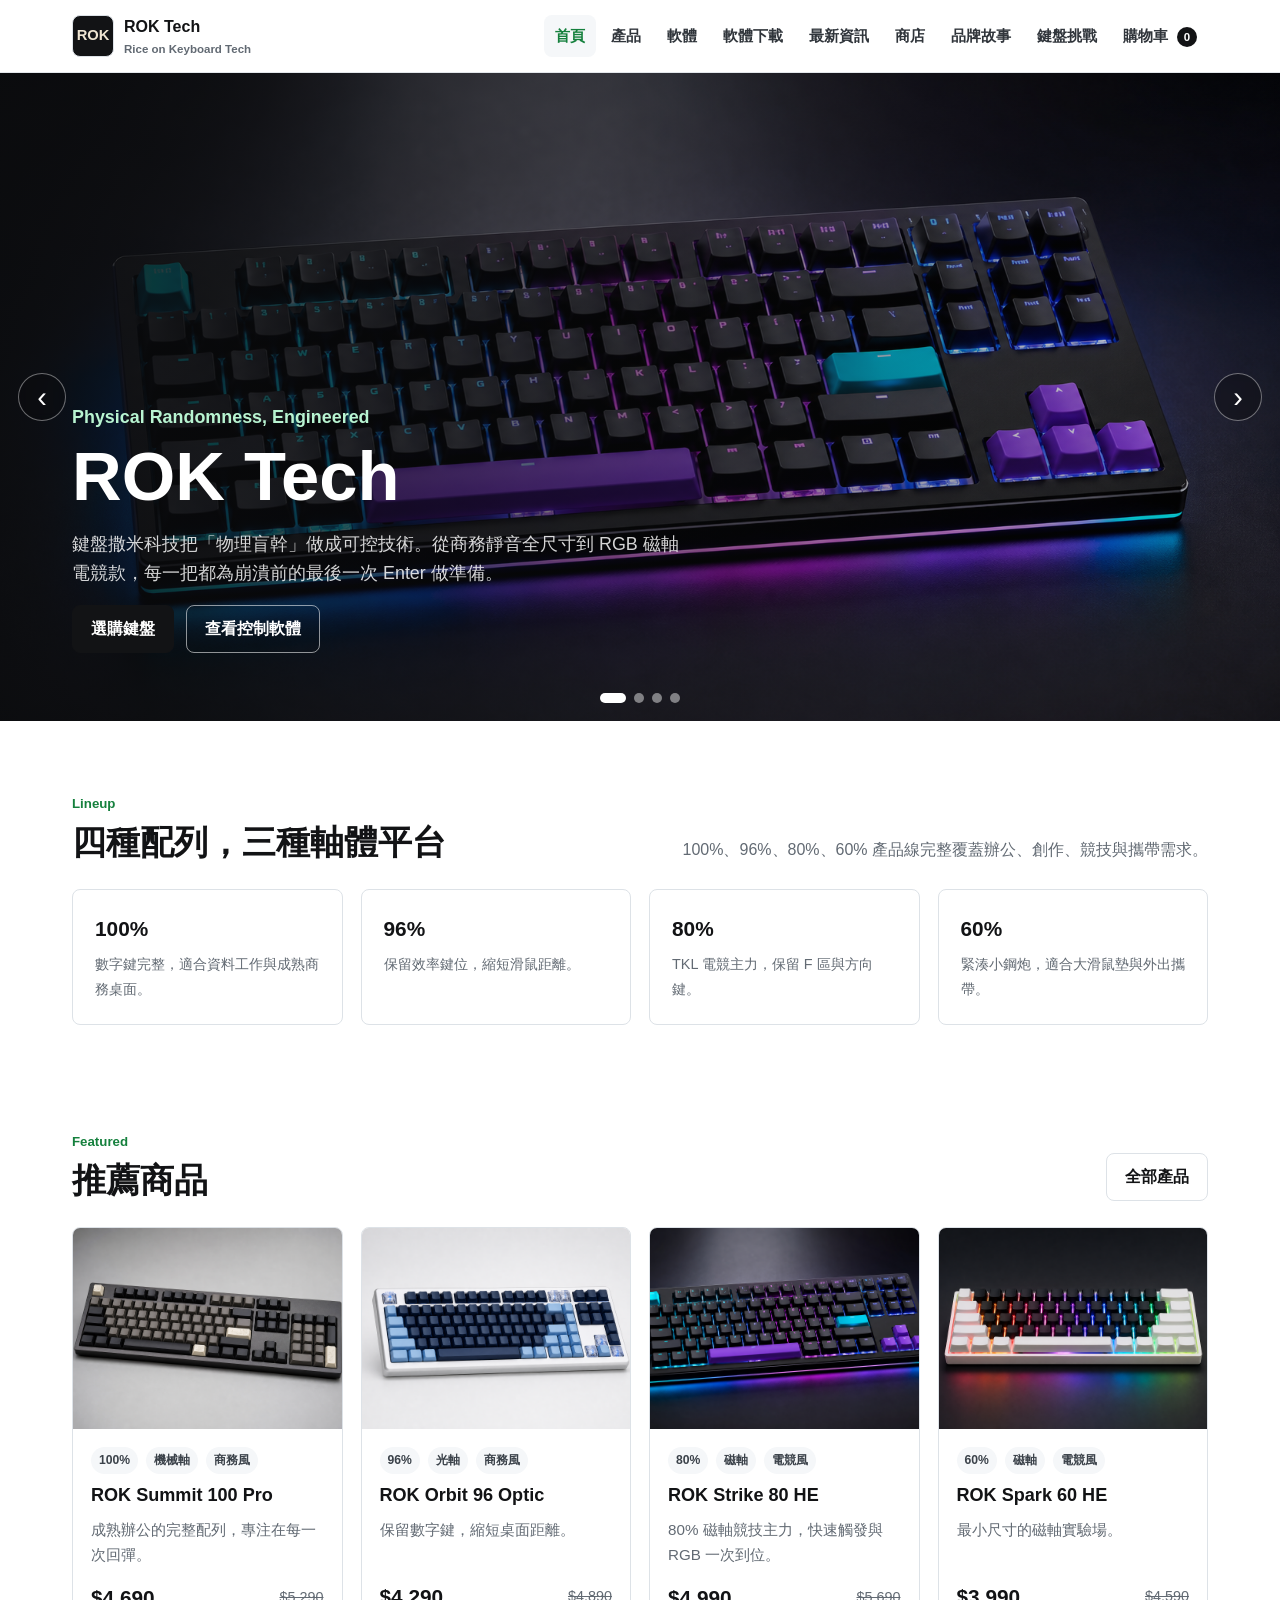
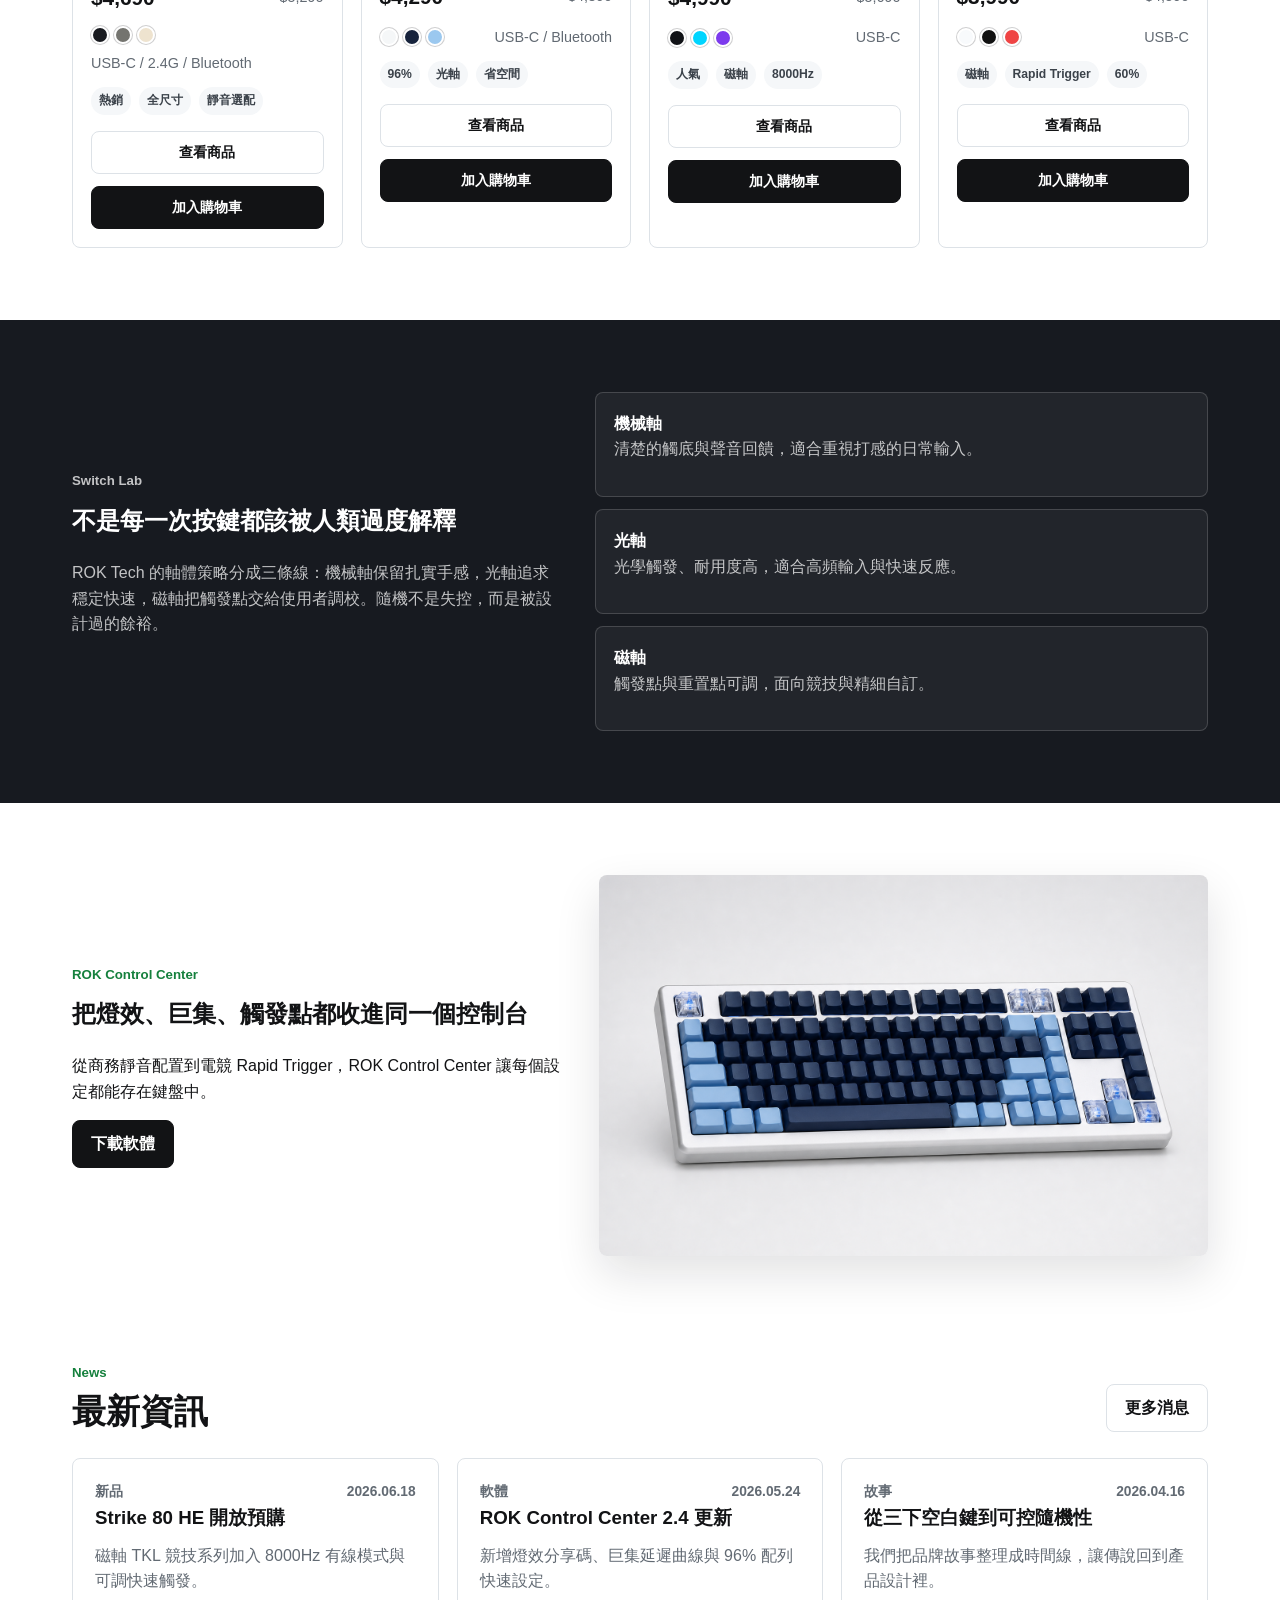
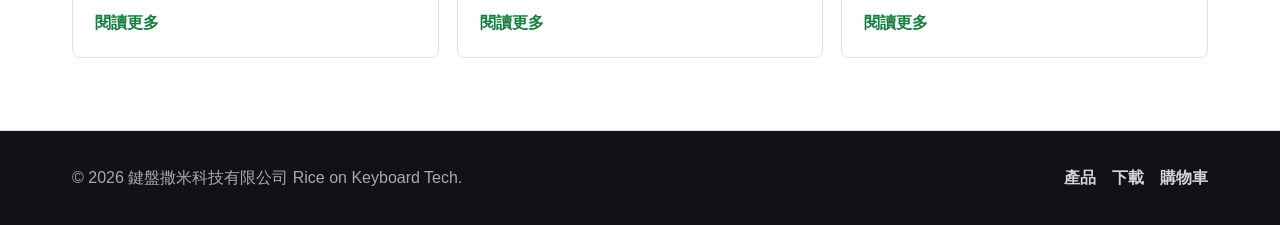
==== commit 79b5b183: "Add files via upload" ====
--- a/index.html
+++ b/index.html
@@ -6,7 +6,7 @@
     <title>ROK Tech | 鍵盤撒米科技有限公司</title>
     <meta name="description" content="ROK Tech 鍵盤撒米科技有限公司，結合受控隨機性、機械軸、光軸與磁軸的鍵盤品牌。">
     <link rel="icon" href="assets/images/favicon.svg" type="image/svg+xml">
-    <link rel="stylesheet" href="assets/css/styles.css">
+    <link rel="stylesheet" href="assets/css/styles.css?v=20260621">
   </head>
   <body>
     <header class="site-header">
@@ -138,7 +138,7 @@
         </div>
       </div>
     </footer>
-    <script src="assets/js/data.js"></script>
-    <script src="assets/js/app.js"></script>
+    <script src="assets/js/data.js?v=20260621"></script>
+    <script src="assets/js/app.js?v=20260621"></script>
   </body>
 </html>
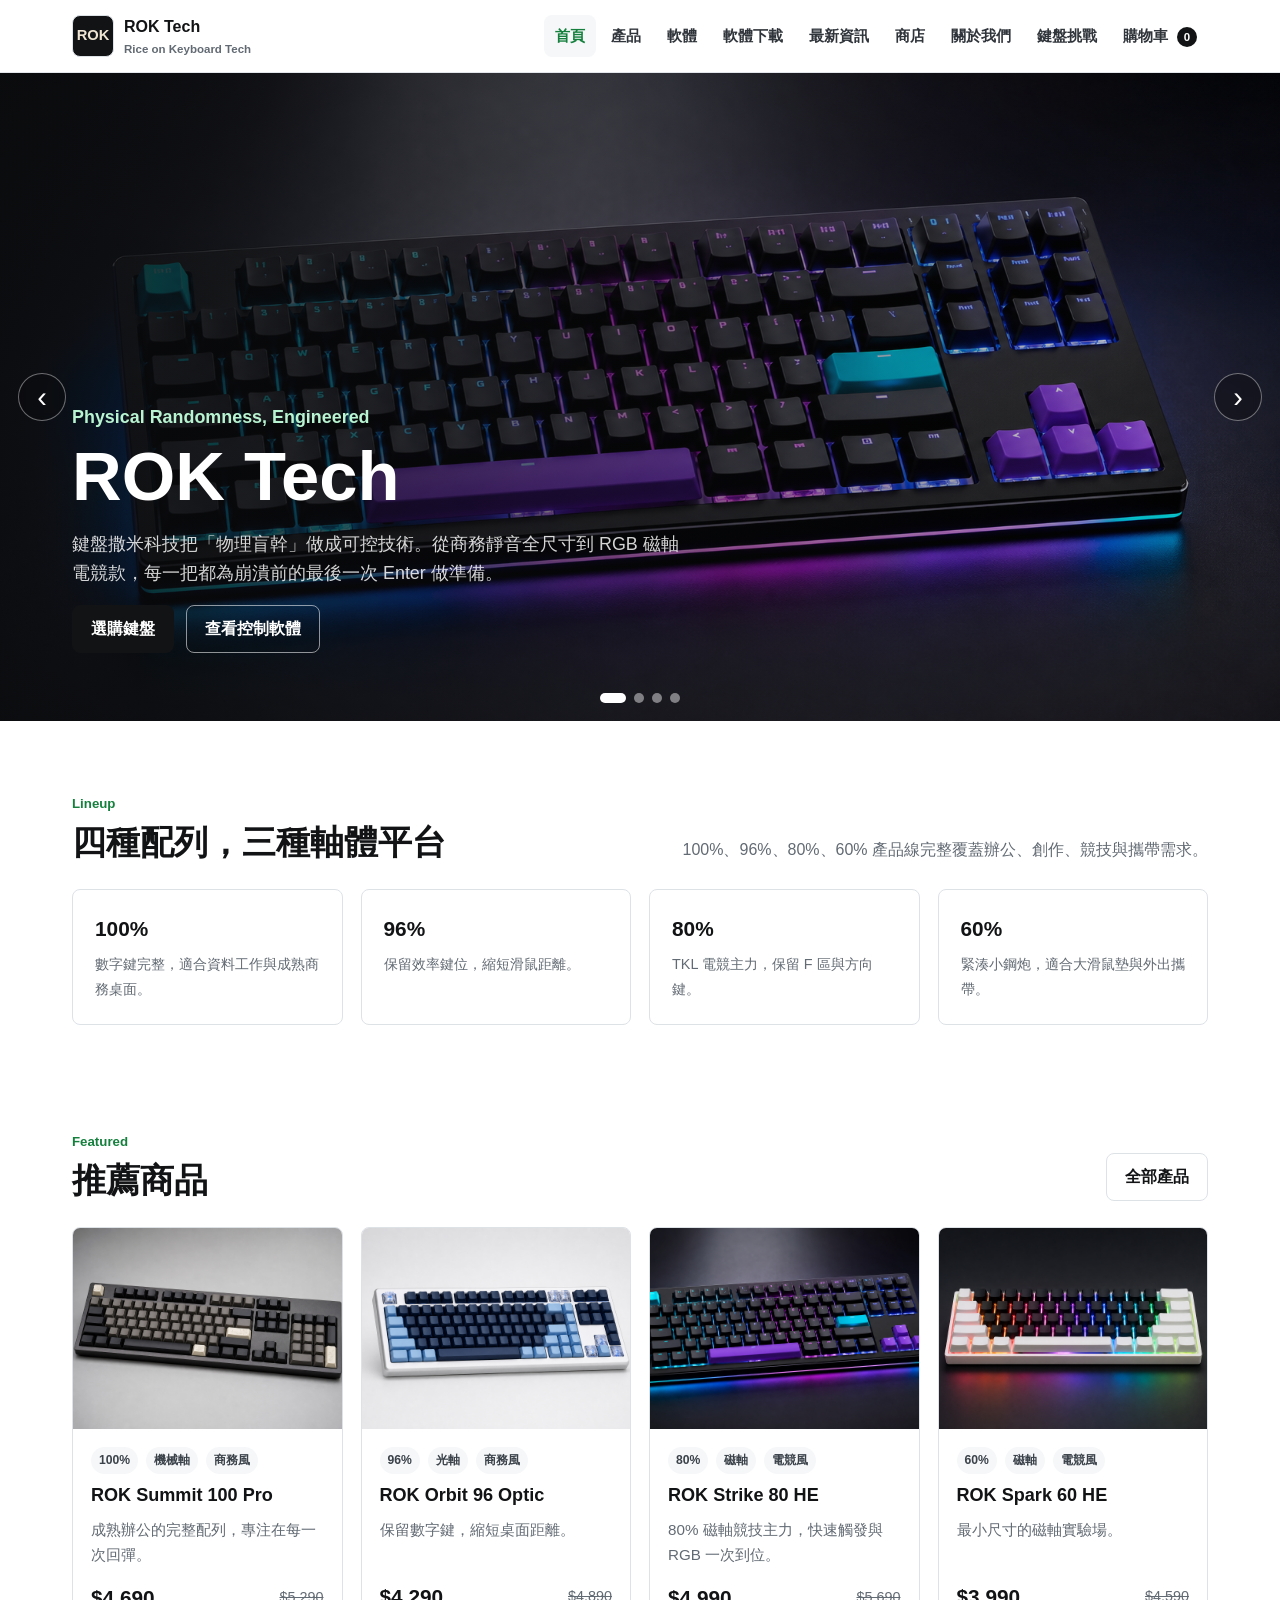
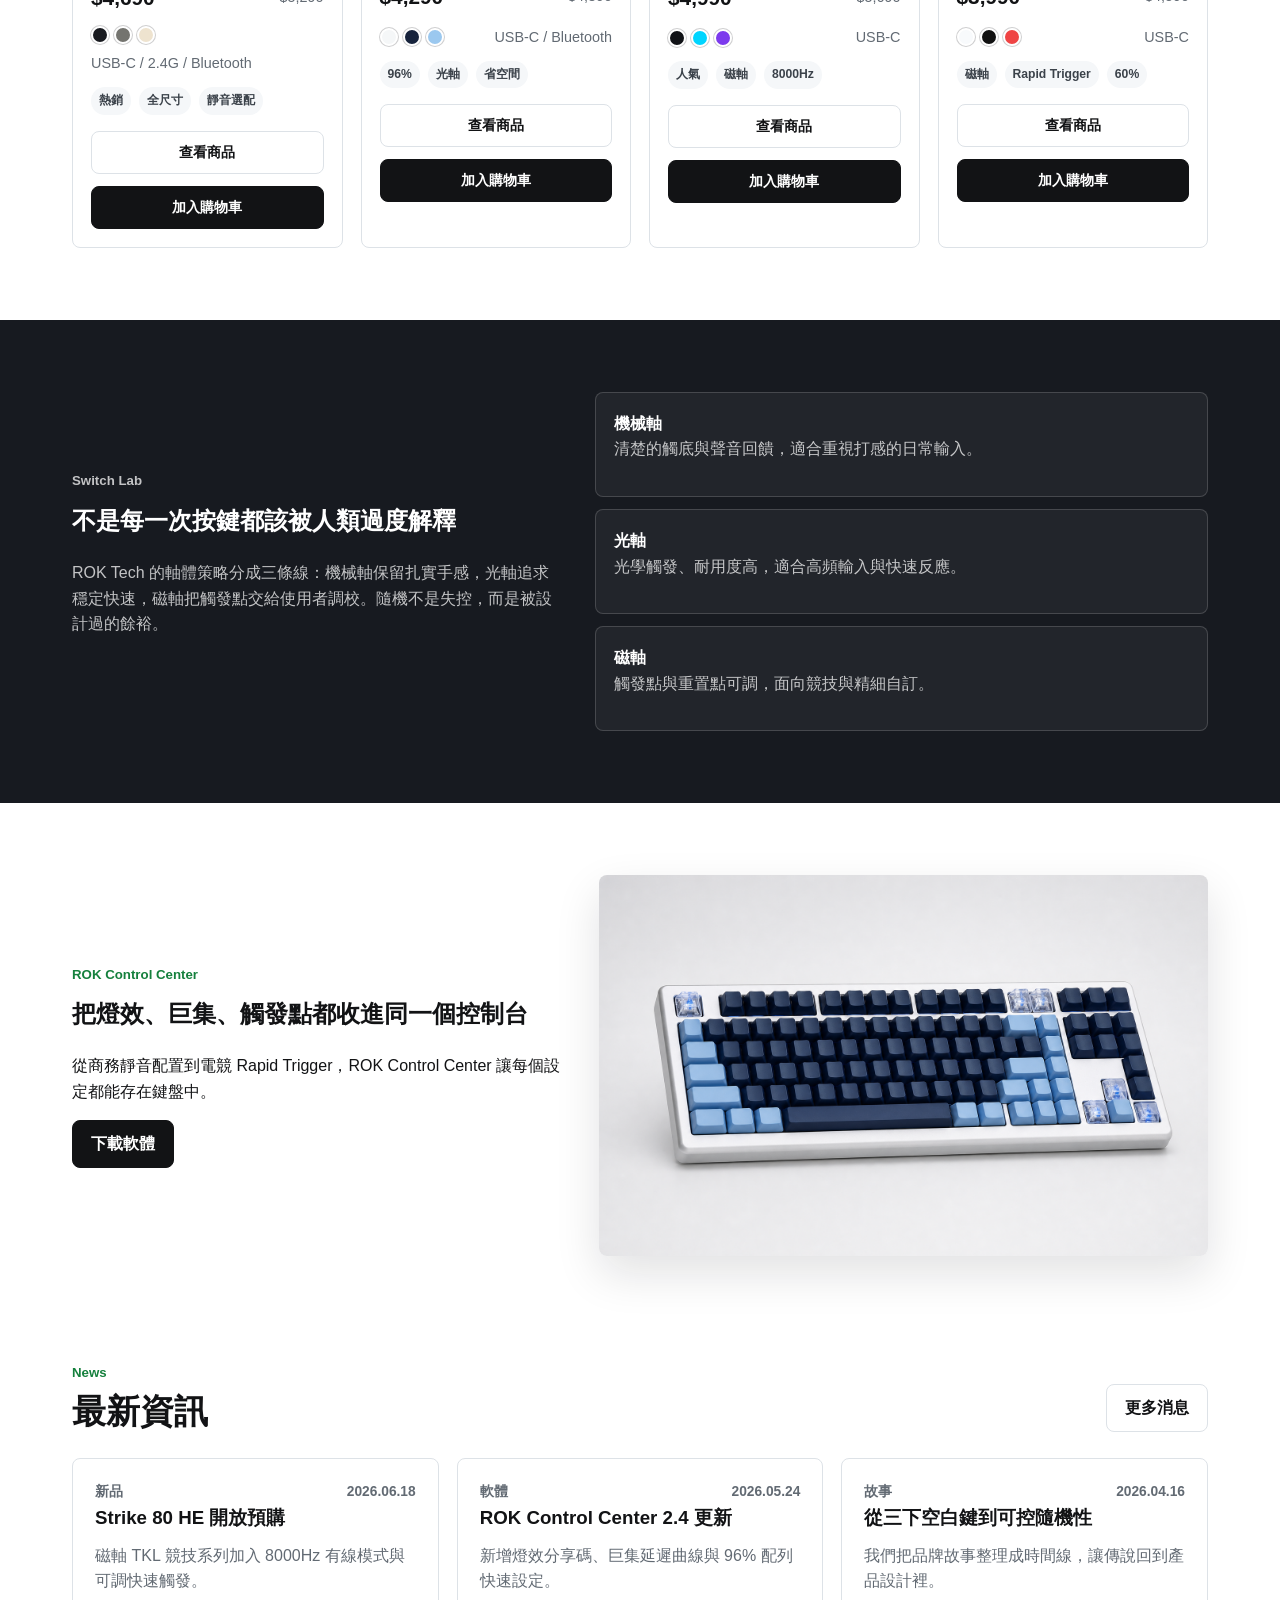
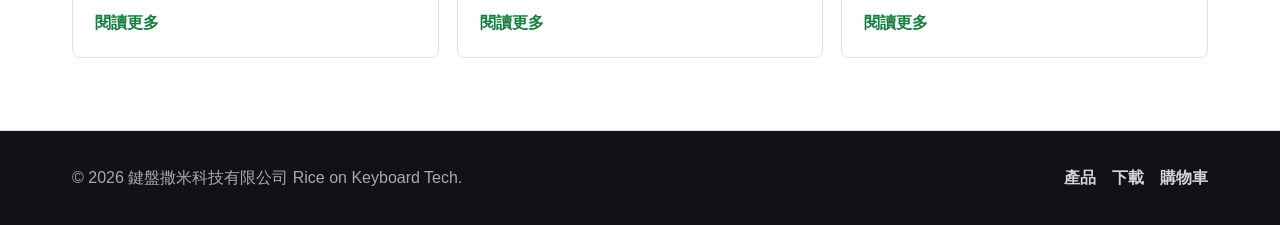
==== commit 5b376a09: "Add files via upload" ====
--- a/index.html
+++ b/index.html
@@ -6,7 +6,7 @@
     <title>ROK Tech | 鍵盤撒米科技有限公司</title>
     <meta name="description" content="ROK Tech 鍵盤撒米科技有限公司，結合受控隨機性、機械軸、光軸與磁軸的鍵盤品牌。">
     <link rel="icon" href="assets/images/favicon.svg" type="image/svg+xml">
-    <link rel="stylesheet" href="assets/css/styles.css?v=20260621">
+    <link rel="stylesheet" href="assets/css/styles.css?v=20260623">
   </head>
   <body>
     <header class="site-header">
@@ -22,7 +22,7 @@
           <a href="downloads.html">軟體下載</a>
           <a href="news.html">最新資訊</a>
           <a href="store.html">商店</a>
-          <a href="about.html">品牌故事</a>
+          <a href="about.html">關於我們</a>
           <a href="game.html">鍵盤挑戰</a><a class="cart-link" href="cart.html">購物車 <span class="cart-count" data-cart-count>0</span></a>
         </nav>
       </div>
@@ -138,7 +138,7 @@
         </div>
       </div>
     </footer>
-    <script src="assets/js/data.js?v=20260621"></script>
-    <script src="assets/js/app.js?v=20260621"></script>
+    <script src="assets/js/data.js?v=20260623"></script>
+    <script src="assets/js/app.js?v=20260623"></script>
   </body>
 </html>
--- a/assets/css/styles.css
+++ b/assets/css/styles.css
@@ -1469,7 +1469,10 @@
   text-align: left; font-weight: 800; white-space: nowrap;
   padding: 12px 14px;
 }
-.sys-table tbody td { padding: 11px 14px; border-top: 1px solid var(--line); vertical-align: middle; }
+.sys-table tbody td { padding: 11px 14px; border-top: 1px solid var(--line); vertical-align: middle; white-space: nowrap; }
+/* 空間夠時同列不換行；只有「住家地址、資料狀態」這類長文字才允許換行，視窗太窄時整表改用水平捲動。 */
+[data-panel="employees"] .sys-table td:nth-child(9),
+[data-panel="employees"] .sys-table td:nth-child(11) { white-space: normal; min-width: 150px; }
 .sys-table tbody tr:hover { background: var(--soft); }
 .sys-num { text-align: right; font-variant-numeric: tabular-nums; white-space: nowrap; }
 
@@ -1577,3 +1580,50 @@
 @media (max-width: 720px) {
   .pay-methods { grid-template-columns: 1fr; }
 }
+
+/* ===================== 社群連結 about.html ===================== */
+.social-intro {
+  margin: 0 0 22px;
+  max-width: 640px;
+  color: var(--muted);
+}
+.social-strip {
+  display: grid;
+  grid-template-columns: repeat(3, 1fr);
+  gap: 18px;
+}
+.social-card {
+  display: flex;
+  align-items: center;
+  gap: 14px;
+  padding: 20px;
+  border: 1px solid var(--line);
+  border-radius: 12px;
+  background: #fff;
+  transition: transform 0.18s ease, box-shadow 0.18s ease, border-color 0.18s ease;
+}
+.social-card:hover {
+  transform: translateY(-4px);
+  box-shadow: var(--shadow);
+  border-color: transparent;
+}
+.social-icon {
+  flex: 0 0 auto;
+  width: 48px;
+  height: 48px;
+  border-radius: 12px;
+  display: flex;
+  align-items: center;
+  justify-content: center;
+  color: #fff;
+}
+.social-icon svg { width: 26px; height: 26px; }
+.social-icon.fb { background: #1877f2; }
+.social-icon.ig { background: radial-gradient(circle at 30% 107%, #fdf497 0%, #fdf497 5%, #fd5949 45%, #d6249f 60%, #285aeb 90%); }
+.social-icon.line { background: #06c755; }
+.social-meta { display: flex; flex-direction: column; line-height: 1.35; min-width: 0; }
+.social-name { font-weight: 800; }
+.social-handle { color: var(--muted); font-size: 0.85rem; word-break: break-word; }
+@media (max-width: 760px) {
+  .social-strip { grid-template-columns: 1fr; }
+}
